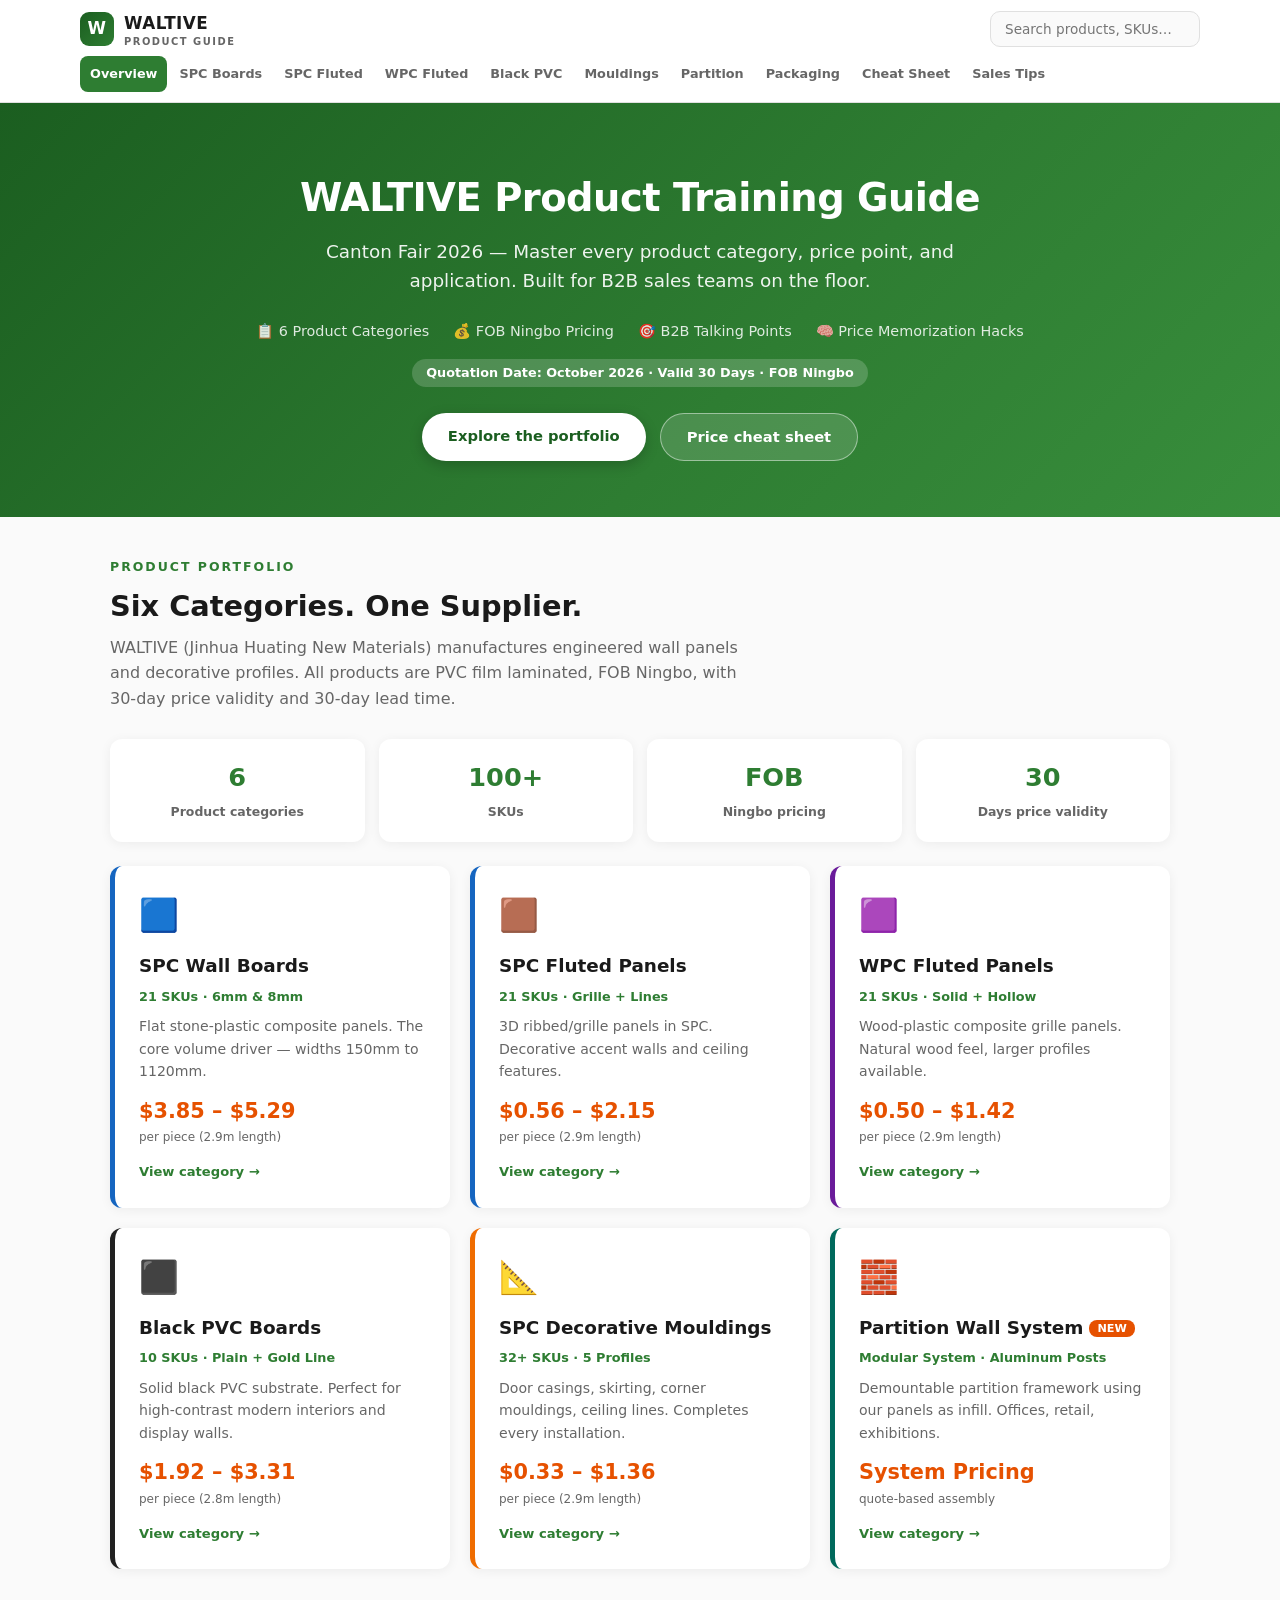
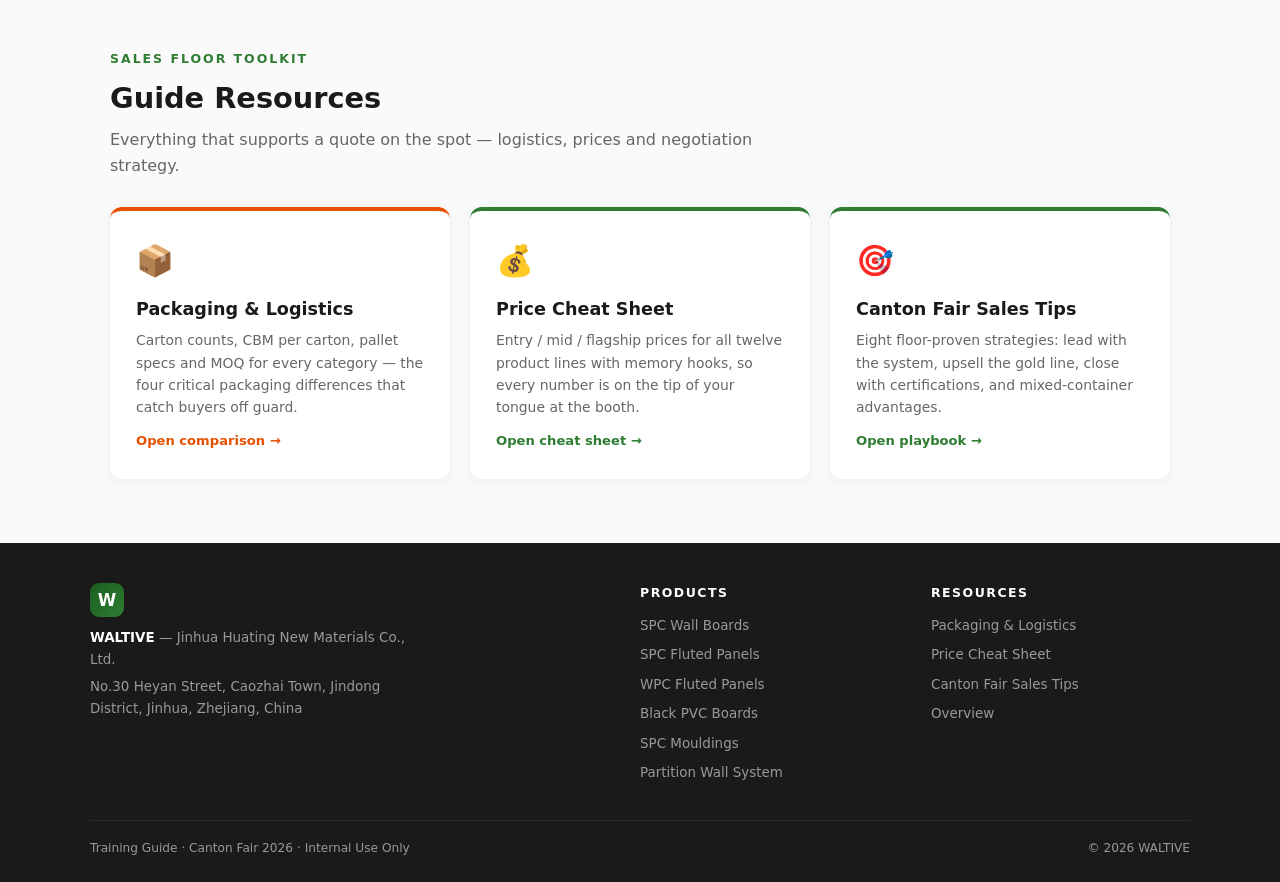
==== index.html @ d400d0d4 "Add files via upload" ====
<!DOCTYPE html>
<html lang="en">
<head>
  <meta charset="UTF-8">
  <meta name="viewport" content="width=device-width, initial-scale=1.0">
  <meta name="description" content="WALTIVE Canton Fair 2026 product training guide — master every category, price point and application: SPC & WPC wall panels, fluted panels, black PVC boards, mouldings and partition systems.">
  <meta name="theme-color" content="#1b5e20">
  <title>WALTIVE — Canton Fair 2026 Product Training Guide</title>
  <link rel="icon" type="image/svg+xml" href="assets/img/favicon.svg">
  <link rel="stylesheet" href="assets/css/styles.css">
</head>
<body data-page="overview">

  <a class="skip-link" href="#main">Skip to main content</a>

  <!-- SITE HEADER -->
  <header class="site-header">
    <div class="header-inner">
      <a class="brand" href="index.html" aria-label="WALTIVE Product Guide — home">
        <span class="brand-mark" aria-hidden="true">W</span>
        <span class="brand-text">WALTIVE<small>Product Guide</small></span>
      </a>
      <nav class="site-nav" id="site-nav" aria-label="Main navigation">
        <a href="index.html" data-nav="overview">Overview</a>
        <a href="spc-wall-boards.html" data-nav="spc-boards">SPC Boards</a>
        <a href="spc-fluted-panels.html" data-nav="spc-fluted">SPC Fluted</a>
        <a href="wpc-fluted-panels.html" data-nav="wpc-fluted">WPC Fluted</a>
        <a href="black-pvc-boards.html" data-nav="black-pvc">Black PVC</a>
        <a href="mouldings.html" data-nav="mouldings">Mouldings</a>
        <a href="partition-wall-system.html" data-nav="partition">Partition</a>
        <a href="packaging.html" data-nav="packaging">Packaging</a>
        <a href="cheat-sheet.html" data-nav="cheatsheet">Cheat Sheet</a>
        <a href="sales-tips.html" data-nav="salestips">Sales Tips</a>
      </nav>
      <div class="header-tools">
        <div class="global-search">
          <input type="search" id="site-search" placeholder="Search products, SKUs…" autocomplete="off" aria-label="Search the product guide">
          <div class="search-results" id="search-results" hidden></div>
        </div>
        <button class="nav-toggle" id="nav-toggle" aria-expanded="false" aria-controls="site-nav" aria-label="Toggle menu">
          <span class="bar"></span><span class="bar"></span><span class="bar"></span>
        </button>
      </div>
    </div>
  </header>

  <!-- HERO -->
  <div class="hero">
    <h1>WALTIVE Product Training Guide</h1>
    <p class="sub">Canton Fair 2026 — Master every product category, price point, and application. Built for B2B sales teams on the floor.</p>
    <div class="meta">
      <span>📋 6 Product Categories</span>
      <span>💰 FOB Ningbo Pricing</span>
      <span>🎯 B2B Talking Points</span>
      <span>🧠 Price Memorization Hacks</span>
    </div>
    <div class="badge">Quotation Date: October 2026 · Valid 30 Days · FOB Ningbo</div>
    <div class="hero-cta">
      <a class="cta-primary" href="#categories">Explore the portfolio</a>
      <a class="cta-ghost" href="cheat-sheet.html">Price cheat sheet</a>
    </div>
  </div>

  <!-- MAIN -->
  <main id="main" class="container">

    <!-- CATEGORY CARDS -->
    <section id="categories">
      <div class="section-head">
        <div class="eyebrow">Product Portfolio</div>
        <h2>Six Categories. One Supplier.</h2>
        <p>WALTIVE (Jinhua Huating New Materials) manufactures engineered wall panels and decorative profiles. All products are PVC film laminated, FOB Ningbo, with 30-day price validity and 30-day lead time.</p>
      </div>

      <div class="stat-strip">
        <div class="stat"><strong>6</strong><span>Product categories</span></div>
        <div class="stat"><strong>100+</strong><span>SKUs</span></div>
        <div class="stat"><strong>FOB</strong><span>Ningbo pricing</span></div>
        <div class="stat"><strong>30</strong><span>Days price validity</span></div>
      </div>

      <div class="cat-grid">
        <a class="cat-card cat-card--spc" href="spc-wall-boards.html">
          <div class="icon">🟦</div>
          <h3>SPC Wall Boards</h3>
          <div class="sku-count">21 SKUs · 6mm &amp; 8mm</div>
          <p>Flat stone-plastic composite panels. The core volume driver — widths 150mm to 1120mm.</p>
          <div class="price-range">$3.85 – $5.29<small>per piece (2.9m length)</small></div>
          <span class="card-cta">View category</span>
        </a>
        <a class="cat-card cat-card--spc" href="spc-fluted-panels.html">
          <div class="icon">🟫</div>
          <h3>SPC Fluted Panels</h3>
          <div class="sku-count">21 SKUs · Grille + Lines</div>
          <p>3D ribbed/grille panels in SPC. Decorative accent walls and ceiling features.</p>
          <div class="price-range">$0.56 – $2.15<small>per piece (2.9m length)</small></div>
          <span class="card-cta">View category</span>
        </a>
        <a class="cat-card cat-card--wpc" href="wpc-fluted-panels.html">
          <div class="icon">🟪</div>
          <h3>WPC Fluted Panels</h3>
          <div class="sku-count">21 SKUs · Solid + Hollow</div>
          <p>Wood-plastic composite grille panels. Natural wood feel, larger profiles available.</p>
          <div class="price-range">$0.50 – $1.42<small>per piece (2.9m length)</small></div>
          <span class="card-cta">View category</span>
        </a>
        <a class="cat-card cat-card--black" href="black-pvc-boards.html">
          <div class="icon">⬛</div>
          <h3>Black PVC Boards</h3>
          <div class="sku-count">10 SKUs · Plain + Gold Line</div>
          <p>Solid black PVC substrate. Perfect for high-contrast modern interiors and display walls.</p>
          <div class="price-range">$1.92 – $3.31<small>per piece (2.8m length)</small></div>
          <span class="card-cta">View category</span>
        </a>
        <a class="cat-card cat-card--mould" href="mouldings.html">
          <div class="icon">📐</div>
          <h3>SPC Decorative Mouldings</h3>
          <div class="sku-count">32+ SKUs · 5 Profiles</div>
          <p>Door casings, skirting, corner mouldings, ceiling lines. Completes every installation.</p>
          <div class="price-range">$0.33 – $1.36<small>per piece (2.9m length)</small></div>
          <span class="card-cta">View category</span>
        </a>
        <a class="cat-card cat-card--partition" href="partition-wall-system.html">
          <div class="icon">🧱</div>
          <h3>Partition Wall System<span class="new-flag">NEW</span></h3>
          <div class="sku-count">Modular System · Aluminum Posts</div>
          <p>Demountable partition framework using our panels as infill. Offices, retail, exhibitions.</p>
          <div class="price-range">System Pricing<small>quote-based assembly</small></div>
          <span class="card-cta">View category</span>
        </a>
      </div>
    </section>

    <!-- GUIDE RESOURCES -->
    <section id="resources">
      <div class="section-head">
        <div class="eyebrow">Sales Floor Toolkit</div>
        <h2>Guide Resources</h2>
        <p>Everything that supports a quote on the spot — logistics, prices and negotiation strategy.</p>
      </div>
      <div class="resource-grid">
        <a class="resource-card" href="packaging.html">
          <div class="res-icon">📦</div>
          <h3>Packaging &amp; Logistics</h3>
          <p>Carton counts, CBM per carton, pallet specs and MOQ for every category — the four critical packaging differences that catch buyers off guard.</p>
          <span class="card-cta">Open comparison</span>
        </a>
        <a class="resource-card resource-card--green" href="cheat-sheet.html">
          <div class="res-icon">💰</div>
          <h3>Price Cheat Sheet</h3>
          <p>Entry / mid / flagship prices for all twelve product lines with memory hooks, so every number is on the tip of your tongue at the booth.</p>
          <span class="card-cta">Open cheat sheet</span>
        </a>
        <a class="resource-card resource-card--green" href="sales-tips.html">
          <div class="res-icon">🎯</div>
          <h3>Canton Fair Sales Tips</h3>
          <p>Eight floor-proven strategies: lead with the system, upsell the gold line, close with certifications, and mixed-container advantages.</p>
          <span class="card-cta">Open playbook</span>
        </a>
      </div>
    </section>
  </main>

  <!-- FOOTER -->
  <footer class="site-footer">
    <div class="footer-grid">
      <div class="footer-brand">
        <span class="brand-mark" aria-hidden="true">W</span>
        <p><strong>WALTIVE</strong> — Jinhua Huating New Materials Co., Ltd.</p>
        <p>No.30 Heyan Street, Caozhai Town, Jindong District, Jinhua, Zhejiang, China</p>
      </div>
      <div class="footer-col">
        <h4>Products</h4>
        <ul>
          <li><a href="spc-wall-boards.html">SPC Wall Boards</a></li>
          <li><a href="spc-fluted-panels.html">SPC Fluted Panels</a></li>
          <li><a href="wpc-fluted-panels.html">WPC Fluted Panels</a></li>
          <li><a href="black-pvc-boards.html">Black PVC Boards</a></li>
          <li><a href="mouldings.html">SPC Mouldings</a></li>
          <li><a href="partition-wall-system.html">Partition Wall System</a></li>
        </ul>
      </div>
      <div class="footer-col">
        <h4>Resources</h4>
        <ul>
          <li><a href="packaging.html">Packaging &amp; Logistics</a></li>
          <li><a href="cheat-sheet.html">Price Cheat Sheet</a></li>
          <li><a href="sales-tips.html">Canton Fair Sales Tips</a></li>
          <li><a href="index.html">Overview</a></li>
        </ul>
      </div>
    </div>
    <div class="footer-bottom">
      <span>Training Guide · Canton Fair 2026 · Internal Use Only</span>
      <span>© <span data-year>2026</span> WALTIVE</span>
    </div>
  </footer>

  <button class="back-to-top" aria-label="Back to top">↑</button>

  <script src="assets/js/search-data.js"></script>
  <script src="assets/js/main.js"></script>
</body>
</html>
---- assets/css/styles.css ----
/* ==========================================================================
   WALTIVE Product Training Guide — Global Stylesheet
   --------------------------------------------------------------------------
   Structure:
   01. Design tokens (CSS variables)
   02. Reset & base
   03. Accessibility helpers
   04. Site header (brand / nav / search / mobile menu)
   05. Global search dropdown
   06. Hero (home) & page hero (category pages)
   07. Breadcrumb & sub-navigation (in-page anchors)
   08. Layout (container / section / section head)
   09. Category cards (home)
   10. Category detail (content pages)
   11. Tables (specs / packaging) + table filter bar
   12. Price flashcards
   13. Applications grid
   14. Talking points
   15. Tips grid
   16. Cheat sheet
   17. Home extras (stat strip / resource cards)
   18. Pagination (prev / next page)
   19. Footer
   20. Back-to-top button
   21. Responsive breakpoints
   22. Print styles
   23. Motion preferences
   ========================================================================== */

/* 01. DESIGN TOKENS ======================================================= */
:root {
  /* Brand palette */
  --green:   #2e7d32;
  --green-d: #1b5e20;
  --green-l: #e8f5e9;
  --orange:  #e65100;
  --orange-l:#fff3e0;

  /* Neutrals */
  --ink:   #1a1a1a;
  --gray:  #666666;
  --line:  #e0e0e0;
  --bg:    #fafafa;
  --card:  #ffffff;

  /* Category colors */
  --spc:       #1565c0;
  --spc-l:     #e3f2fd;
  --wpc:       #6a1b9a;
  --wpc-l:     #f3e5f5;
  --black-pvc: #212121;
  --black-l:   #e0e0e0;
  --mould:     #ef6c00;
  --mould-l:   #fff3e0;
  --partition: #00695c;
  --partition-l:#e0f2f1;

  /* Layout & effects */
  --header-h: 116px; /* two-row header: brand+search / nav (measured) */
  --radius:   12px;
  --shadow-sm: 0 2px 12px rgba(0,0,0,.06);
  --shadow-md: 0 6px 20px rgba(0,0,0,.10);
  --focus-ring: 3px solid #1565c0;
}

/* 02. RESET & BASE ======================================================== */
* { margin: 0; padding: 0; box-sizing: border-box; }

body {
  font-family: 'Segoe UI', system-ui, -apple-system, 'Noto Sans', sans-serif;
  color: var(--ink);
  background: var(--bg);
  line-height: 1.6;
  -webkit-font-smoothing: antialiased;
}

a { color: var(--green); text-decoration: none; }
a:hover { text-decoration: underline; }

img, svg { max-width: 100%; display: block; }

table { border-collapse: collapse; }

/* 03. ACCESSIBILITY ======================================================= */
.skip-link {
  position: absolute;
  left: -9999px;
  top: 0;
  background: var(--green-d);
  color: #fff;
  padding: 10px 18px;
  border-radius: 0 0 8px 0;
  z-index: 999;
}
.skip-link:focus { left: 0; }

:focus-visible { outline: var(--focus-ring); outline-offset: 2px; }

.visually-hidden {
  position: absolute !important;
  width: 1px; height: 1px;
  overflow: hidden;
  clip: rect(0 0 0 0);
  white-space: nowrap;
}

/* 04. SITE HEADER ========================================================= */
.site-header {
  position: sticky;
  top: 0;
  z-index: 200;
  background: var(--card);
  border-bottom: 1px solid var(--line);
}

.header-inner {
  max-width: 1160px;
  margin: 0 auto;
  padding: 10px 20px;
  display: flex;
  flex-wrap: wrap;
  align-items: center;
  gap: 8px 18px;
}

.brand {
  display: flex;
  align-items: center;
  gap: 10px;
  font-weight: 800;
  color: var(--ink);
  font-size: 1.05rem;
  letter-spacing: .5px;
  white-space: nowrap;
}
.brand:hover { text-decoration: none; color: var(--green); }

.brand-mark {
  width: 34px;
  height: 34px;
  border-radius: 9px;
  background: linear-gradient(135deg, var(--green-d), var(--green));
  color: #fff;
  display: flex;
  align-items: center;
  justify-content: center;
  font-size: 1.05rem;
  font-weight: 800;
  flex-shrink: 0;
}

.brand-text small {
  display: block;
  font-size: .62rem;
  font-weight: 600;
  color: var(--gray);
  letter-spacing: 1.5px;
  text-transform: uppercase;
  line-height: 1.1;
}

/* Main navigation (own full-width row — never clipped, wraps if needed) */
.site-nav {
  order: 3;
  width: 100%;
  display: flex;
  flex-wrap: wrap;
  gap: 2px;
  row-gap: 4px;
}

.site-nav a {
  padding: 8px 10px;
  font-size: .8rem;
  font-weight: 600;
  color: var(--gray);
  border-radius: 8px;
  white-space: nowrap;
  transition: color .15s, background .15s;
}
.site-nav a:hover { color: var(--green); background: var(--green-l); text-decoration: none; }
.site-nav a.active {
  color: #fff;
  background: var(--green);
}

/* Header tools (search + burger) — right side of row 1 */
.header-tools {
  display: flex;
  align-items: center;
  gap: 10px;
  flex-shrink: 0;
  margin-left: auto;
}

/* Hamburger (hidden on desktop) */
.nav-toggle {
  display: none;
  flex-direction: column;
  justify-content: center;
  gap: 5px;
  width: 42px;
  height: 42px;
  padding: 10px;
  background: none;
  border: 1px solid var(--line);
  border-radius: 10px;
  cursor: pointer;
}
.nav-toggle .bar {
  height: 2.5px;
  width: 100%;
  background: var(--ink);
  border-radius: 2px;
  transition: transform .25s, opacity .2s;
}
.nav-toggle[aria-expanded="true"] .bar:nth-child(1) { transform: translateY(7.5px) rotate(45deg); }
.nav-toggle[aria-expanded="true"] .bar:nth-child(2) { opacity: 0; }
.nav-toggle[aria-expanded="true"] .bar:nth-child(3) { transform: translateY(-7.5px) rotate(-45deg); }

/* 05. GLOBAL SEARCH ======================================================= */
.global-search { position: relative; width: 210px; }

.global-search input[type="search"] {
  width: 100%;
  padding: 9px 14px;
  font-size: .85rem;
  font-family: inherit;
  color: var(--ink);
  background: var(--bg);
  border: 1px solid var(--line);
  border-radius: 10px;
  transition: border-color .2s, box-shadow .2s;
}
.global-search input[type="search"]:focus {
  outline: none;
  border-color: var(--green);
  box-shadow: 0 0 0 3px rgba(46,125,50,.15);
}

.search-results {
  position: absolute;
  top: calc(100% + 8px);
  right: 0;
  width: min(430px, 90vw);
  max-height: 60vh;
  overflow-y: auto;
  background: #fff;
  border: 1px solid var(--line);
  border-radius: 12px;
  box-shadow: var(--shadow-md);
  z-index: 300;
}
.search-results[hidden] { display: none; }

.search-result {
  display: block;
  padding: 10px 16px;
  border-bottom: 1px solid #f0f0f0;
  color: var(--ink);
  cursor: pointer;
}
.search-result:last-child { border-bottom: none; }
.search-result:hover, .search-result.selected {
  background: var(--green-l);
  text-decoration: none;
}
.search-result .sr-title { font-size: .88rem; font-weight: 700; }
.search-result .sr-title mark { background: #fff59d; padding: 0 2px; border-radius: 3px; }
.search-result .sr-meta {
  font-size: .74rem;
  color: var(--gray);
  display: flex;
  gap: 8px;
  flex-wrap: wrap;
  margin-top: 2px;
}
.search-result .sr-cat {
  color: var(--green);
  font-weight: 700;
}
.search-result .sr-price { color: var(--orange); font-weight: 600; }
.search-empty, .search-hint {
  padding: 12px 16px;
  font-size: .8rem;
  color: var(--gray);
}

/* 06. HERO ================================================================= */
/* Full hero — home page only */
.hero {
  background: linear-gradient(135deg, var(--green-d) 0%, var(--green) 60%, #388e3c 100%);
  color: #fff;
  padding: 64px 20px 56px;
  text-align: center;
}
.hero h1 { font-size: 2.4rem; font-weight: 800; letter-spacing: -.5px; margin-bottom: 8px; }
.hero .sub { font-size: 1.15rem; opacity: .92; max-width: 700px; margin: 0 auto 24px; }
.hero .meta {
  display: flex;
  gap: 24px;
  justify-content: center;
  flex-wrap: wrap;
  font-size: .9rem;
  opacity: .85;
}
.hero .meta span { display: flex; align-items: center; gap: 6px; }
.hero .badge {
  display: inline-block;
  background: rgba(255,255,255,.18);
  padding: 4px 14px;
  border-radius: 20px;
  font-size: .8rem;
  font-weight: 600;
  margin-top: 16px;
}
.hero .hero-cta {
  margin-top: 26px;
  display: flex;
  gap: 14px;
  justify-content: center;
  flex-wrap: wrap;
}
.hero .hero-cta a {
  display: inline-block;
  padding: 11px 26px;
  border-radius: 26px;
  font-weight: 700;
  font-size: .92rem;
  transition: transform .15s, box-shadow .15s, background .15s;
}
.hero .hero-cta a:hover { text-decoration: none; transform: translateY(-2px); }
.hero .hero-cta .cta-primary { background: #fff; color: var(--green-d); box-shadow: 0 4px 14px rgba(0,0,0,.2); }
.hero .hero-cta .cta-primary:hover { background: var(--green-l); }
.hero .hero-cta .cta-ghost {
  background: rgba(255,255,255,.14);
  color: #fff;
  border: 1px solid rgba(255,255,255,.45);
}
.hero .hero-cta .cta-ghost:hover { background: rgba(255,255,255,.24); }

/* Page hero — every content page */
.page-hero {
  color: #fff;
  padding: 36px 20px 34px;
}
.page-hero .container { max-width: 1100px; }
.page-hero .ph-icon {
  width: 54px;
  height: 54px;
  border-radius: 14px;
  background: rgba(255,255,255,.2);
  display: flex;
  align-items: center;
  justify-content: center;
  font-size: 1.6rem;
  margin-bottom: 12px;
}
.page-hero h1 { font-size: 1.9rem; font-weight: 800; letter-spacing: -.3px; }
.page-hero .ph-sub { font-size: 1rem; opacity: .92; max-width: 640px; margin-top: 6px; }
.page-hero .ph-tag {
  display: inline-block;
  background: rgba(255,255,255,.2);
  padding: 3px 12px;
  border-radius: 14px;
  font-size: .74rem;
  font-weight: 700;
  letter-spacing: .5px;
  text-transform: uppercase;
  margin-bottom: 10px;
}

/* Page hero color variants */
.page-hero--spc       { background: linear-gradient(135deg, #0d47a1, #1976d2); }
.page-hero--wpc       { background: linear-gradient(135deg, #4a148c, #7b1fa2); }
.page-hero--black     { background: linear-gradient(135deg, #000, #424242); }
.page-hero--mould     { background: linear-gradient(135deg, #bf360c, #ef6c00); }
.page-hero--partition { background: linear-gradient(135deg, #004d40, #00796b); }
.page-hero--green     { background: linear-gradient(135deg, var(--green-d), var(--green)); }
.page-hero--orange    { background: linear-gradient(135deg, #bf360c, #e65100); }
.page-hero--ink       { background: linear-gradient(135deg, #111, #37474f); }

/* 07. BREADCRUMB & SUBNAV ================================================== */
.breadcrumb {
  display: flex;
  gap: 6px;
  align-items: center;
  font-size: .78rem;
  color: var(--gray);
  margin: 18px 0 4px;
  flex-wrap: wrap;
}
.breadcrumb a { color: var(--gray); font-weight: 600; }
.breadcrumb a:hover { color: var(--green); }
.breadcrumb .sep { opacity: .5; }
.breadcrumb .current { color: var(--ink); font-weight: 700; }

.subnav {
  position: sticky;
  top: var(--header-h);
  z-index: 100;
  background: var(--card);
  border-bottom: 1px solid var(--line);
}
.subnav .container {
  max-width: 1100px;
  padding: 0 20px;
  display: flex;
  gap: 2px;
  overflow-x: auto;
  scrollbar-width: none;
}
.subnav .container::-webkit-scrollbar { display: none; }
.subnav a {
  padding: 10px 12px;
  font-size: .78rem;
  font-weight: 600;
  color: var(--gray);
  border-bottom: 3px solid transparent;
  white-space: nowrap;
  transition: color .15s, border-color .15s;
}
.subnav a:hover { color: var(--green); text-decoration: none; }
.subnav a.active { color: var(--green); border-bottom-color: var(--green); }

/* 08. LAYOUT =============================================================== */
.container { max-width: 1100px; margin: 0 auto; padding: 0 20px; }

main.container { padding-top: 0; padding-bottom: 24px; }

section { padding: 40px 0; }

.section-head { margin-bottom: 28px; }
.section-head .eyebrow {
  font-size: .78rem;
  font-weight: 700;
  letter-spacing: 2px;
  text-transform: uppercase;
  color: var(--green);
  margin-bottom: 6px;
}
.section-head h2 { font-size: 1.8rem; font-weight: 800; }
.section-head p { color: var(--gray); margin-top: 6px; max-width: 650px; }

/* 09. CATEGORY CARDS (HOME) ================================================ */
.cat-grid {
  display: grid;
  grid-template-columns: repeat(auto-fit, minmax(300px, 1fr));
  gap: 20px;
  margin-top: 24px;
}

.cat-card {
  display: block;
  background: var(--card);
  border-radius: var(--radius);
  padding: 24px;
  box-shadow: var(--shadow-sm);
  border-left: 5px solid var(--green);
  color: var(--ink);
  transition: transform .2s, box-shadow .2s;
}
.cat-card:hover {
  transform: translateY(-3px);
  box-shadow: var(--shadow-md);
  text-decoration: none;
}
.cat-card .icon { font-size: 2rem; margin-bottom: 10px; }
.cat-card h3 { font-size: 1.15rem; font-weight: 700; margin-bottom: 6px; }
.cat-card .sku-count { font-size: .8rem; color: var(--green); font-weight: 600; margin-bottom: 8px; }
.cat-card p { font-size: .88rem; color: var(--gray); margin-bottom: 12px; }
.cat-card .price-range { font-size: 1.3rem; font-weight: 800; color: var(--orange); }
.cat-card .price-range small {
  font-size: .75rem;
  font-weight: 400;
  color: var(--gray);
  display: block;
}
.cat-card .card-cta {
  display: inline-block;
  margin-top: 14px;
  font-size: .82rem;
  font-weight: 700;
  color: var(--green);
}
.cat-card .card-cta::after { content: " →"; transition: margin-left .15s; }
.cat-card:hover .card-cta::after { margin-left: 5px; }

/* Card accent variants */
.cat-card--spc       { border-left-color: var(--spc); }
.cat-card--wpc       { border-left-color: var(--wpc); }
.cat-card--black     { border-left-color: var(--black-pvc); }
.cat-card--mould     { border-left-color: var(--mould); }
.cat-card--partition { border-left-color: var(--partition); }

.cat-card .new-flag {
  font-size: .7rem;
  background: var(--orange);
  color: #fff;
  padding: 2px 8px;
  border-radius: 8px;
  margin-left: 6px;
  vertical-align: middle;
}

/* 10. CATEGORY DETAIL (CONTENT PAGES) ====================================== */
.cat-detail {
  background: var(--card);
  border-radius: 16px;
  padding: 36px;
  margin: 26px 0 32px;
  box-shadow: 0 2px 16px rgba(0,0,0,.05);
}

.cat-detail .cat-header {
  display: flex;
  align-items: center;
  gap: 16px;
  margin-bottom: 24px;
  padding-bottom: 20px;
  border-bottom: 2px solid var(--line);
}
.cat-detail .cat-icon {
  width: 56px;
  height: 56px;
  border-radius: 14px;
  display: flex;
  align-items: center;
  justify-content: center;
  font-size: 1.6rem;
  color: #fff;
  flex-shrink: 0;
}
.cat-detail h2 { font-size: 1.5rem; font-weight: 800; }
.cat-detail h1 { font-size: 1.5rem; font-weight: 800; }

.cat-tag {
  font-size: .78rem;
  font-weight: 600;
  padding: 3px 10px;
  border-radius: 12px;
  margin-left: 8px;
  white-space: nowrap;
}

/* Icon & tag color variants */
.cat-icon--spc       { background: var(--spc); }
.cat-icon--wpc       { background: var(--wpc); }
.cat-icon--black     { background: var(--black-pvc); }
.cat-icon--mould     { background: var(--mould); }
.cat-icon--partition { background: var(--partition); }
.cat-icon--green     { background: var(--green); }
.cat-icon--orange    { background: var(--orange); }

.cat-tag--spc       { background: var(--spc-l); color: var(--spc); }
.cat-tag--wpc       { background: var(--wpc-l); color: var(--wpc); }
.cat-tag--black     { background: var(--black-l); color: var(--black-pvc); }
.cat-tag--mould     { background: var(--mould-l); color: var(--mould); }
.cat-tag--partition { background: var(--partition-l); color: var(--partition); }
.cat-tag--green     { background: var(--green-l); color: var(--green); }

.cat-intro { font-size: .98rem; }

/* In-page section headings (replaces old inline styles) */
.cat-detail h4 {
  margin: 28px 0 10px;
  font-size: 1.02rem;
  font-weight: 700;
  display: flex;
  align-items: center;
  gap: 10px;
}
.cat-detail h4::before {
  content: "";
  width: 4px;
  height: 16px;
  background: var(--green);
  border-radius: 2px;
  flex-shrink: 0;
}
/* Keep anchored headings clear of the sticky bars */
.cat-detail h4, .cat-intro { scroll-margin-top: calc(var(--header-h) + 64px); }

/* 11. TABLES ================================================================ */
.spec-table { width: 100%; border-collapse: collapse; margin: 16px 0; font-size: .88rem; }
.spec-table th {
  background: var(--green-l);
  color: var(--green-d);
  text-align: left;
  padding: 10px 12px;
  font-weight: 700;
  font-size: .8rem;
  text-transform: uppercase;
  letter-spacing: .5px;
}
.spec-table td { padding: 10px 12px; border-bottom: 1px solid var(--line); }
.spec-table tr:hover td { background: #f9f9f9; }
.spec-table .highlight { font-weight: 700; color: var(--orange); }
.spec-table td.row-hidden, .pack-table td.row-hidden { display: none; }

/* Packaging tables */
.pack-table { width: 100%; border-collapse: collapse; margin: 12px 0; font-size: .85rem; }
.pack-table th {
  background: var(--orange-l);
  color: var(--orange);
  text-align: left;
  padding: 8px 10px;
  font-weight: 700;
  font-size: .75rem;
  text-transform: uppercase;
  letter-spacing: .5px;
}
.pack-table td { padding: 8px 10px; border-bottom: 1px solid #f0f0f0; }
.pack-table tr:hover td { background: #fffaf0; }

.pack-note {
  background: var(--green-l);
  border-left: 4px solid var(--green);
  padding: 12px 16px;
  border-radius: 0 8px 8px 0;
  margin: 12px 0;
  font-size: .85rem;
  color: var(--green-d);
}
.pack-note strong { color: var(--green-d); }

/* Table filter bar (injected by main.js) */
.table-filter {
  display: flex;
  align-items: center;
  gap: 10px;
  margin: 4px 0 14px;
  flex-wrap: wrap;
}
.table-filter label { font-size: .8rem; font-weight: 700; color: var(--gray); }
.table-filter input[type="search"] {
  flex: 1;
  min-width: 180px;
  max-width: 340px;
  padding: 8px 12px;
  font-size: .84rem;
  font-family: inherit;
  border: 1px solid var(--line);
  border-radius: 8px;
  background: var(--bg);
}
.table-filter input[type="search"]:focus {
  outline: none;
  border-color: var(--green);
  box-shadow: 0 0 0 3px rgba(46,125,50,.12);
}
.table-filter .filter-count { font-size: .76rem; color: var(--gray); }
.table-filter .filter-clear {
  border: none;
  background: var(--green-l);
  color: var(--green-d);
  font-size: .76rem;
  font-weight: 700;
  padding: 6px 12px;
  border-radius: 16px;
  cursor: pointer;
}
.table-filter .filter-clear:hover { background: var(--green); color: #fff; }

/* 12. PRICE FLASHCARDS ======================================================= */
.price-grid {
  display: grid;
  grid-template-columns: repeat(auto-fit, minmax(200px, 1fr));
  gap: 14px;
  margin: 16px 0;
}
.price-card {
  background: linear-gradient(135deg, #fff8e1, #fff3e0);
  border: 2px solid #ffe0b2;
  border-radius: var(--radius);
  padding: 18px;
  text-align: center;
  position: relative;
  overflow: hidden;
}
.price-card .label {
  font-size: .75rem;
  font-weight: 700;
  text-transform: uppercase;
  letter-spacing: 1px;
  color: var(--orange);
  margin-bottom: 6px;
}
.price-card .value { font-size: 1.6rem; font-weight: 800; color: var(--ink); }
.price-card .unit { font-size: .75rem; color: var(--gray); }
.price-card .hack {
  font-size: .78rem;
  color: var(--green-d);
  background: var(--green-l);
  padding: 6px 10px;
  border-radius: 8px;
  margin-top: 10px;
  font-weight: 500;
}

/* 13. APPLICATIONS GRID ======================================================= */
.app-grid {
  display: grid;
  grid-template-columns: repeat(auto-fit, minmax(160px, 1fr));
  gap: 12px;
  margin: 16px 0;
}
.app-item {
  background: var(--green-l);
  border-radius: 10px;
  padding: 14px;
  text-align: center;
  font-size: .85rem;
  font-weight: 600;
  color: var(--green-d);
}
.app-item .emoji { font-size: 1.4rem; display: block; margin-bottom: 4px; }

/* 14. TALKING POINTS ========================================================== */
.talk-list { list-style: none; margin: 16px 0; }
.talk-list li {
  padding: 10px 0 10px 28px;
  position: relative;
  font-size: .9rem;
  border-bottom: 1px solid #f0f0f0;
}
.talk-list li::before {
  content: "✓";
  position: absolute;
  left: 0;
  color: var(--green);
  font-weight: 800;
  font-size: 1rem;
}
.talk-list li strong { color: var(--ink); }

/* 15. TIPS GRID ================================================================ */
.tips-grid {
  display: grid;
  grid-template-columns: repeat(auto-fit, minmax(280px, 1fr));
  gap: 16px;
}
.tip-card {
  background: var(--card);
  border-radius: var(--radius);
  padding: 22px;
  box-shadow: 0 2px 10px rgba(0,0,0,.05);
}
.tip-card .num {
  width: 36px;
  height: 36px;
  background: var(--green);
  color: #fff;
  border-radius: 50%;
  display: flex;
  align-items: center;
  justify-content: center;
  font-weight: 800;
  font-size: 1rem;
  margin-bottom: 12px;
}
.tip-card .num--orange { background: var(--orange); }
.tip-card h3 { font-size: 1rem; font-weight: 700; margin-bottom: 8px; }
.tip-card p { font-size: .85rem; color: var(--gray); }

/* 16. CHEAT SHEET =============================================================== */
.cheat {
  background: var(--ink);
  color: #fff;
  border-radius: 16px;
  padding: 32px;
  margin: 26px 0 32px;
}
.cheat h2 { color: #fff; font-size: 1.3rem; margin-bottom: 16px; }
.cheat table { width: 100%; border-collapse: collapse; font-size: .85rem; }
.cheat th {
  color: #a5d6a7;
  text-align: left;
  padding: 8px 10px;
  border-bottom: 1px solid #333;
  font-size: .75rem;
  text-transform: uppercase;
  letter-spacing: 1px;
}
.cheat td { padding: 8px 10px; border-bottom: 1px solid #2a2a2a; }
.cheat td.price { color: #ffb74d; font-weight: 700; }
.cheat .memo { color: #81c784; font-size: .78rem; font-style: italic; }
.cheat .cheat-note { margin-top: 16px; font-size: .78rem; color: #888; }
.cheat .cheat-links { margin-top: 20px; display: flex; flex-wrap: wrap; gap: 10px; }
.cheat .cheat-links a {
  font-size: .78rem;
  font-weight: 700;
  color: #a5d6a7;
  background: #2a2a2a;
  padding: 7px 14px;
  border-radius: 18px;
}
.cheat .cheat-links a:hover { background: var(--green); color: #fff; text-decoration: none; }

/* 17. HOME EXTRAS ================================================================ */
.stat-strip {
  display: grid;
  grid-template-columns: repeat(auto-fit, minmax(150px, 1fr));
  gap: 14px;
  margin: 28px 0 8px;
}
.stat {
  background: var(--card);
  border-radius: var(--radius);
  box-shadow: var(--shadow-sm);
  padding: 18px;
  text-align: center;
}
.stat strong { display: block; font-size: 1.6rem; font-weight: 800; color: var(--green); }
.stat span { font-size: .78rem; color: var(--gray); font-weight: 600; }

.resource-grid {
  display: grid;
  grid-template-columns: repeat(auto-fit, minmax(260px, 1fr));
  gap: 20px;
  margin-top: 24px;
}
.resource-card {
  display: block;
  background: var(--card);
  border-radius: var(--radius);
  box-shadow: var(--shadow-sm);
  padding: 26px;
  color: var(--ink);
  border-top: 4px solid var(--orange);
  transition: transform .2s, box-shadow .2s;
}
.resource-card:hover { transform: translateY(-3px); box-shadow: var(--shadow-md); text-decoration: none; }
.resource-card .res-icon { font-size: 1.9rem; margin-bottom: 10px; }
.resource-card h3 { font-size: 1.1rem; font-weight: 700; margin-bottom: 6px; }
.resource-card p { font-size: .87rem; color: var(--gray); }
.resource-card .card-cta {
  display: inline-block;
  margin-top: 12px;
  font-size: .82rem;
  font-weight: 700;
  color: var(--orange);
}
.resource-card .card-cta::after { content: " →"; }
.resource-card--green { border-top-color: var(--green); }
.resource-card--green .card-cta { color: var(--green); }

/* 18. PAGINATION ================================================================== */
.pagination {
  display: flex;
  justify-content: space-between;
  gap: 14px;
  margin: 8px 0 30px;
}
.pagination a {
  flex: 1;
  max-width: 340px;
  background: var(--card);
  border: 1px solid var(--line);
  border-radius: var(--radius);
  padding: 14px 18px;
  color: var(--ink);
  transition: border-color .2s, box-shadow .2s;
}
.pagination a:hover { text-decoration: none; border-color: var(--green); box-shadow: var(--shadow-sm); }
.pagination a .pg-label {
  display: block;
  font-size: .7rem;
  font-weight: 700;
  text-transform: uppercase;
  letter-spacing: 1px;
  color: var(--gray);
  margin-bottom: 2px;
}
.pagination a .pg-title { font-size: .95rem; font-weight: 700; color: var(--green); }
.pagination a.next { text-align: right; }
.pagination .pg-spacer { flex: 1; }

/* 19. FOOTER ======================================================================= */
.site-footer {
  background: var(--ink);
  color: #999;
  padding: 40px 20px 24px;
  font-size: .84rem;
}
.footer-grid {
  max-width: 1100px;
  margin: 0 auto;
  display: grid;
  grid-template-columns: 2fr 1fr 1fr;
  gap: 32px;
}
.footer-grid strong { color: #fff; }
.footer-brand .brand-mark { margin-bottom: 10px; }
.footer-brand p { margin-top: 6px; max-width: 340px; }
.footer-col h4 {
  color: #fff;
  font-size: .78rem;
  text-transform: uppercase;
  letter-spacing: 1.5px;
  margin-bottom: 12px;
}
.footer-col ul { list-style: none; }
.footer-col li { margin-bottom: 8px; }
.footer-col a { color: #999; }
.footer-col a:hover { color: #a5d6a7; }
.footer-bottom {
  max-width: 1100px;
  margin: 28px auto 0;
  padding-top: 18px;
  border-top: 1px solid #2a2a2a;
  display: flex;
  justify-content: space-between;
  gap: 12px;
  flex-wrap: wrap;
  font-size: .76rem;
}

/* 20. BACK-TO-TOP ===================================================================== */
.back-to-top {
  position: fixed;
  right: 22px;
  bottom: 22px;
  width: 44px;
  height: 44px;
  border-radius: 50%;
  border: none;
  background: var(--green);
  color: #fff;
  font-size: 1.15rem;
  cursor: pointer;
  box-shadow: var(--shadow-md);
  opacity: 0;
  visibility: hidden;
  transform: translateY(10px);
  transition: opacity .25s, transform .25s, visibility .25s;
  z-index: 150;
}
.back-to-top.visible { opacity: 1; visibility: visible; transform: translateY(0); }
.back-to-top:hover { background: var(--green-d); }

/* Search-hidden helper (kept for table row filtering) */
.row-hidden { display: none !important; }

/* 21. RESPONSIVE ====================================================================== */
/* Narrow desktops: the nav row wraps to two item lines (container < 975px),
   so the header is taller — keep --header-h in sync for sticky offsets. */
@media (max-width: 1023px) {
  :root { --header-h: 148px; }
}

@media (max-width: 899px) {
  :root { --header-h: 106px; }

  .header-inner {
    flex-wrap: wrap;
    padding-top: 10px;
    padding-bottom: 10px;
    gap: 10px;
  }
  .brand { flex: 1; }
  .header-tools { order: 3; width: 100%; }
  .global-search { width: 100%; }

  .nav-toggle { display: flex; order: 2; }

  .site-nav {
    position: absolute;
    top: 100%;
    left: 0;
    right: 0;
    flex-direction: column;
    gap: 4px;
    background: #fff;
    border-bottom: 1px solid var(--line);
    box-shadow: 0 12px 24px rgba(0,0,0,.08);
    padding: 10px 16px 14px;
    overflow: visible;
    display: none;
    max-height: calc(100vh - var(--header-h));
    overflow-y: auto;
  }
  .site-nav.open { display: flex; }
  .site-nav a { padding: 12px 14px; font-size: .92rem; border-radius: 10px; }

  .search-results { width: 100%; }

  /* Subnav not sticky on mobile — saves vertical space */
  .subnav { position: static; }
}

@media (max-width: 768px) {
  .hero { padding: 48px 18px 42px; }
  .hero h1 { font-size: 1.7rem; }
  .page-hero { padding: 28px 18px 26px; }
  .page-hero h1 { font-size: 1.45rem; }
  .cat-detail { padding: 20px; }
  .cat-detail .cat-header { gap: 12px; }
  .spec-table, .pack-table { font-size: .78rem; }
  .spec-table th, .spec-table td { padding: 8px 8px; }
  .price-grid { grid-template-columns: 1fr 1fr; }
  .cheat { padding: 18px; }
  .cheat table { font-size: .74rem; }
  .footer-grid { grid-template-columns: 1fr; gap: 24px; }
  .pagination { flex-direction: column; }
  .pagination a { max-width: none; }
  .pagination a.next { text-align: left; }
}

@media (max-width: 480px) {
  .price-grid { grid-template-columns: 1fr; }
  .hero .meta { gap: 12px; font-size: .8rem; }
}

/* 22. PRINT ============================================================================ */
@media print {
  .site-header, .subnav, .search-results, .back-to-top,
  .pagination, .table-filter, .hero .hero-cta, .footer-col, .footer-bottom { display: none !important; }
  body { background: #fff; }
  .cat-detail, .tip-card, .price-card { box-shadow: none; border: 1px solid #ddd; }
  .cat-card { border: 1px solid #ddd; }
  .cat-card:hover { transform: none; }
  .page-hero { background: #333 !important; -webkit-print-color-adjust: exact; print-color-adjust: exact; }
  a::after { content: ""; }
  .cheat { background: #333 !important; -webkit-print-color-adjust: exact; print-color-adjust: exact; }
}

/* 23. MOTION PREFERENCES ================================================================ */
@media (prefers-reduced-motion: reduce) {
  *, *::before, *::after {
    animation-duration: .01ms !important;
    transition-duration: .01ms !important;
    scroll-behavior: auto !important;
  }
}
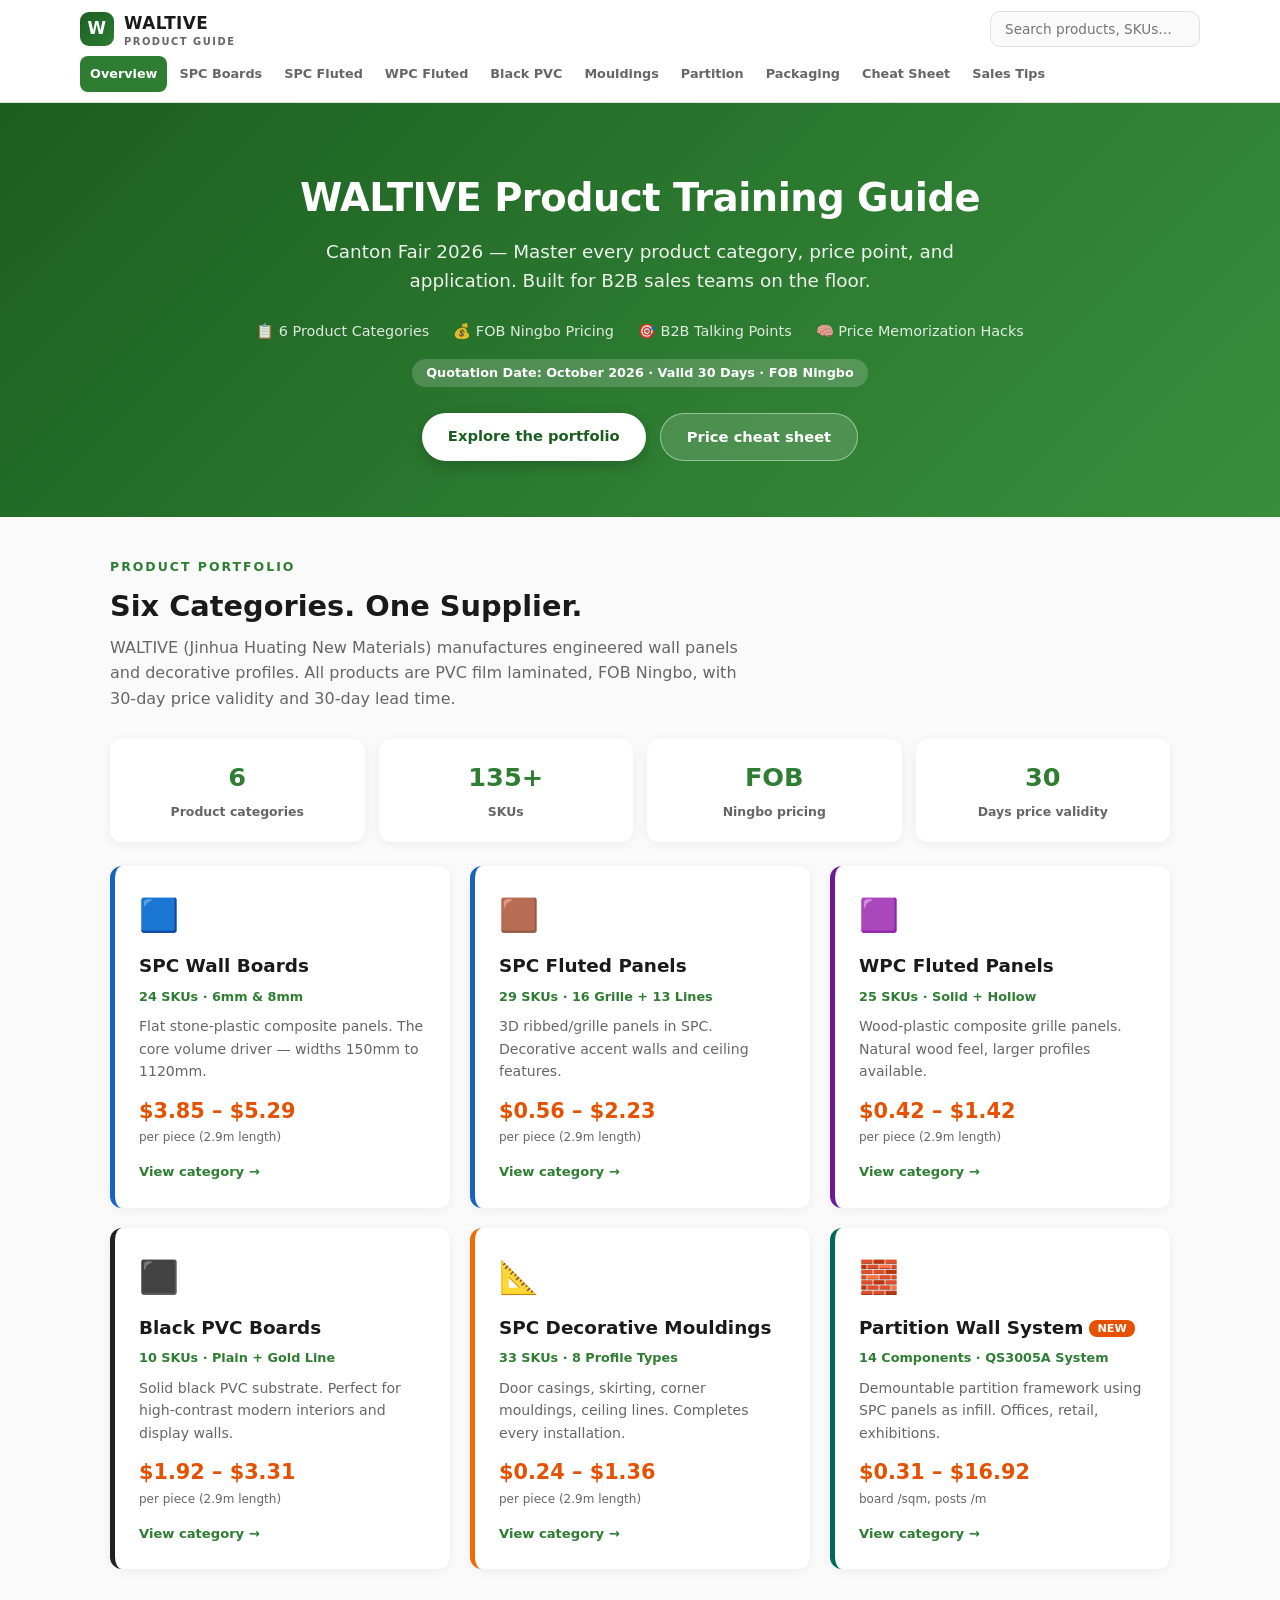
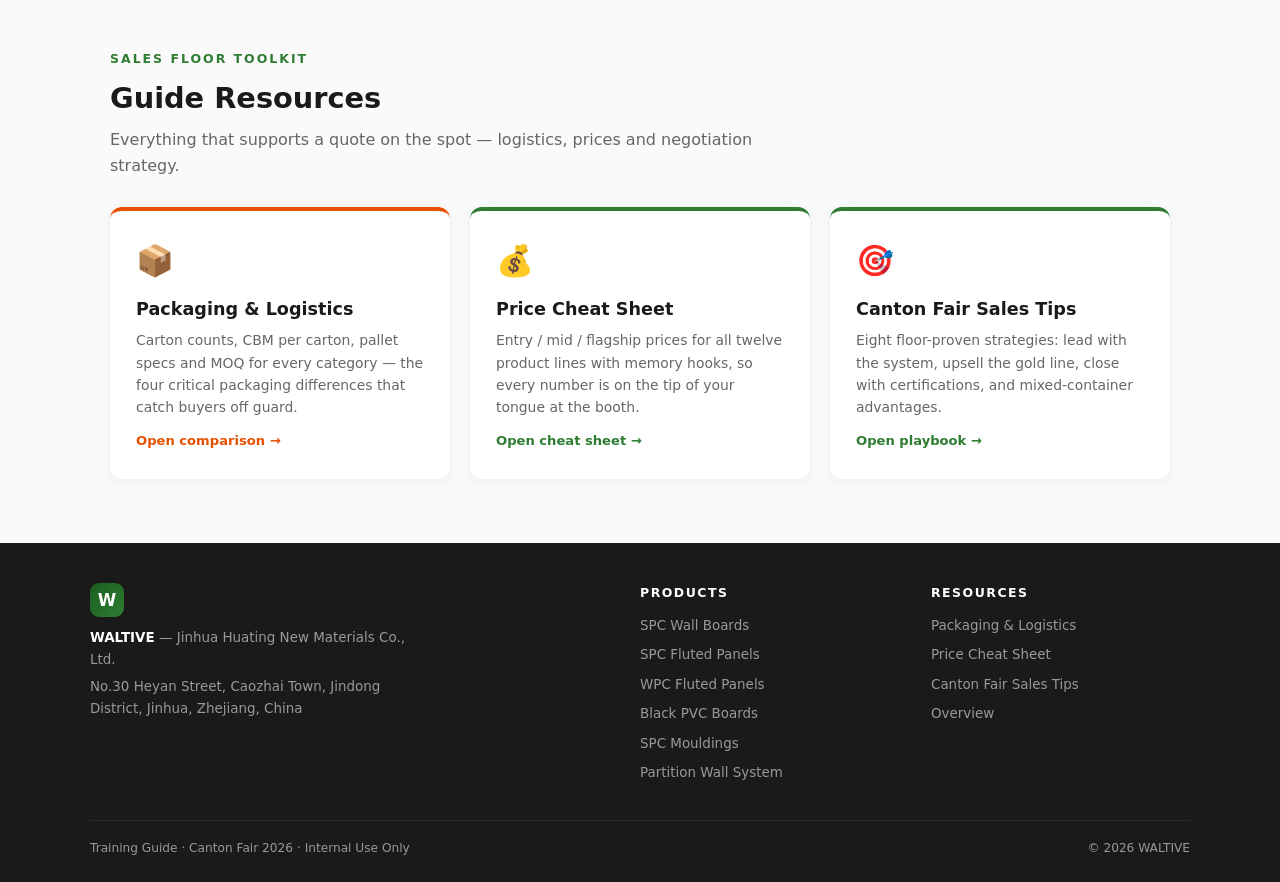
==== commit 1465a9b1: "Add files via upload" ====
--- a/index.html
+++ b/index.html
@@ -1,204 +1,204 @@
-<!DOCTYPE html>
-<html lang="en">
-<head>
-  <meta charset="UTF-8">
-  <meta name="viewport" content="width=device-width, initial-scale=1.0">
-  <meta name="description" content="WALTIVE Canton Fair 2026 product training guide — master every category, price point and application: SPC & WPC wall panels, fluted panels, black PVC boards, mouldings and partition systems.">
-  <meta name="theme-color" content="#1b5e20">
-  <title>WALTIVE — Canton Fair 2026 Product Training Guide</title>
-  <link rel="icon" type="image/svg+xml" href="assets/img/favicon.svg">
-  <link rel="stylesheet" href="assets/css/styles.css">
-</head>
-<body data-page="overview">
-
-  <a class="skip-link" href="#main">Skip to main content</a>
-
-  <!-- SITE HEADER -->
-  <header class="site-header">
-    <div class="header-inner">
-      <a class="brand" href="index.html" aria-label="WALTIVE Product Guide — home">
-        <span class="brand-mark" aria-hidden="true">W</span>
-        <span class="brand-text">WALTIVE<small>Product Guide</small></span>
-      </a>
-      <nav class="site-nav" id="site-nav" aria-label="Main navigation">
-        <a href="index.html" data-nav="overview">Overview</a>
-        <a href="spc-wall-boards.html" data-nav="spc-boards">SPC Boards</a>
-        <a href="spc-fluted-panels.html" data-nav="spc-fluted">SPC Fluted</a>
-        <a href="wpc-fluted-panels.html" data-nav="wpc-fluted">WPC Fluted</a>
-        <a href="black-pvc-boards.html" data-nav="black-pvc">Black PVC</a>
-        <a href="mouldings.html" data-nav="mouldings">Mouldings</a>
-        <a href="partition-wall-system.html" data-nav="partition">Partition</a>
-        <a href="packaging.html" data-nav="packaging">Packaging</a>
-        <a href="cheat-sheet.html" data-nav="cheatsheet">Cheat Sheet</a>
-        <a href="sales-tips.html" data-nav="salestips">Sales Tips</a>
-      </nav>
-      <div class="header-tools">
-        <div class="global-search">
-          <input type="search" id="site-search" placeholder="Search products, SKUs…" autocomplete="off" aria-label="Search the product guide">
-          <div class="search-results" id="search-results" hidden></div>
-        </div>
-        <button class="nav-toggle" id="nav-toggle" aria-expanded="false" aria-controls="site-nav" aria-label="Toggle menu">
-          <span class="bar"></span><span class="bar"></span><span class="bar"></span>
-        </button>
-      </div>
-    </div>
-  </header>
-
-  <!-- HERO -->
-  <div class="hero">
-    <h1>WALTIVE Product Training Guide</h1>
-    <p class="sub">Canton Fair 2026 — Master every product category, price point, and application. Built for B2B sales teams on the floor.</p>
-    <div class="meta">
-      <span>📋 6 Product Categories</span>
-      <span>💰 FOB Ningbo Pricing</span>
-      <span>🎯 B2B Talking Points</span>
-      <span>🧠 Price Memorization Hacks</span>
-    </div>
-    <div class="badge">Quotation Date: October 2026 · Valid 30 Days · FOB Ningbo</div>
-    <div class="hero-cta">
-      <a class="cta-primary" href="#categories">Explore the portfolio</a>
-      <a class="cta-ghost" href="cheat-sheet.html">Price cheat sheet</a>
-    </div>
-  </div>
-
-  <!-- MAIN -->
-  <main id="main" class="container">
-
-    <!-- CATEGORY CARDS -->
-    <section id="categories">
-      <div class="section-head">
-        <div class="eyebrow">Product Portfolio</div>
-        <h2>Six Categories. One Supplier.</h2>
-        <p>WALTIVE (Jinhua Huating New Materials) manufactures engineered wall panels and decorative profiles. All products are PVC film laminated, FOB Ningbo, with 30-day price validity and 30-day lead time.</p>
-      </div>
-
-      <div class="stat-strip">
-        <div class="stat"><strong>6</strong><span>Product categories</span></div>
-        <div class="stat"><strong>100+</strong><span>SKUs</span></div>
-        <div class="stat"><strong>FOB</strong><span>Ningbo pricing</span></div>
-        <div class="stat"><strong>30</strong><span>Days price validity</span></div>
-      </div>
-
-      <div class="cat-grid">
-        <a class="cat-card cat-card--spc" href="spc-wall-boards.html">
-          <div class="icon">🟦</div>
-          <h3>SPC Wall Boards</h3>
-          <div class="sku-count">21 SKUs · 6mm &amp; 8mm</div>
-          <p>Flat stone-plastic composite panels. The core volume driver — widths 150mm to 1120mm.</p>
-          <div class="price-range">$3.85 – $5.29<small>per piece (2.9m length)</small></div>
-          <span class="card-cta">View category</span>
-        </a>
-        <a class="cat-card cat-card--spc" href="spc-fluted-panels.html">
-          <div class="icon">🟫</div>
-          <h3>SPC Fluted Panels</h3>
-          <div class="sku-count">21 SKUs · Grille + Lines</div>
-          <p>3D ribbed/grille panels in SPC. Decorative accent walls and ceiling features.</p>
-          <div class="price-range">$0.56 – $2.15<small>per piece (2.9m length)</small></div>
-          <span class="card-cta">View category</span>
-        </a>
-        <a class="cat-card cat-card--wpc" href="wpc-fluted-panels.html">
-          <div class="icon">🟪</div>
-          <h3>WPC Fluted Panels</h3>
-          <div class="sku-count">21 SKUs · Solid + Hollow</div>
-          <p>Wood-plastic composite grille panels. Natural wood feel, larger profiles available.</p>
-          <div class="price-range">$0.50 – $1.42<small>per piece (2.9m length)</small></div>
-          <span class="card-cta">View category</span>
-        </a>
-        <a class="cat-card cat-card--black" href="black-pvc-boards.html">
-          <div class="icon">⬛</div>
-          <h3>Black PVC Boards</h3>
-          <div class="sku-count">10 SKUs · Plain + Gold Line</div>
-          <p>Solid black PVC substrate. Perfect for high-contrast modern interiors and display walls.</p>
-          <div class="price-range">$1.92 – $3.31<small>per piece (2.8m length)</small></div>
-          <span class="card-cta">View category</span>
-        </a>
-        <a class="cat-card cat-card--mould" href="mouldings.html">
-          <div class="icon">📐</div>
-          <h3>SPC Decorative Mouldings</h3>
-          <div class="sku-count">32+ SKUs · 5 Profiles</div>
-          <p>Door casings, skirting, corner mouldings, ceiling lines. Completes every installation.</p>
-          <div class="price-range">$0.33 – $1.36<small>per piece (2.9m length)</small></div>
-          <span class="card-cta">View category</span>
-        </a>
-        <a class="cat-card cat-card--partition" href="partition-wall-system.html">
-          <div class="icon">🧱</div>
-          <h3>Partition Wall System<span class="new-flag">NEW</span></h3>
-          <div class="sku-count">Modular System · Aluminum Posts</div>
-          <p>Demountable partition framework using our panels as infill. Offices, retail, exhibitions.</p>
-          <div class="price-range">System Pricing<small>quote-based assembly</small></div>
-          <span class="card-cta">View category</span>
-        </a>
-      </div>
-    </section>
-
-    <!-- GUIDE RESOURCES -->
-    <section id="resources">
-      <div class="section-head">
-        <div class="eyebrow">Sales Floor Toolkit</div>
-        <h2>Guide Resources</h2>
-        <p>Everything that supports a quote on the spot — logistics, prices and negotiation strategy.</p>
-      </div>
-      <div class="resource-grid">
-        <a class="resource-card" href="packaging.html">
-          <div class="res-icon">📦</div>
-          <h3>Packaging &amp; Logistics</h3>
-          <p>Carton counts, CBM per carton, pallet specs and MOQ for every category — the four critical packaging differences that catch buyers off guard.</p>
-          <span class="card-cta">Open comparison</span>
-        </a>
-        <a class="resource-card resource-card--green" href="cheat-sheet.html">
-          <div class="res-icon">💰</div>
-          <h3>Price Cheat Sheet</h3>
-          <p>Entry / mid / flagship prices for all twelve product lines with memory hooks, so every number is on the tip of your tongue at the booth.</p>
-          <span class="card-cta">Open cheat sheet</span>
-        </a>
-        <a class="resource-card resource-card--green" href="sales-tips.html">
-          <div class="res-icon">🎯</div>
-          <h3>Canton Fair Sales Tips</h3>
-          <p>Eight floor-proven strategies: lead with the system, upsell the gold line, close with certifications, and mixed-container advantages.</p>
-          <span class="card-cta">Open playbook</span>
-        </a>
-      </div>
-    </section>
-  </main>
-
-  <!-- FOOTER -->
-  <footer class="site-footer">
-    <div class="footer-grid">
-      <div class="footer-brand">
-        <span class="brand-mark" aria-hidden="true">W</span>
-        <p><strong>WALTIVE</strong> — Jinhua Huating New Materials Co., Ltd.</p>
-        <p>No.30 Heyan Street, Caozhai Town, Jindong District, Jinhua, Zhejiang, China</p>
-      </div>
-      <div class="footer-col">
-        <h4>Products</h4>
-        <ul>
-          <li><a href="spc-wall-boards.html">SPC Wall Boards</a></li>
-          <li><a href="spc-fluted-panels.html">SPC Fluted Panels</a></li>
-          <li><a href="wpc-fluted-panels.html">WPC Fluted Panels</a></li>
-          <li><a href="black-pvc-boards.html">Black PVC Boards</a></li>
-          <li><a href="mouldings.html">SPC Mouldings</a></li>
-          <li><a href="partition-wall-system.html">Partition Wall System</a></li>
-        </ul>
-      </div>
-      <div class="footer-col">
-        <h4>Resources</h4>
-        <ul>
-          <li><a href="packaging.html">Packaging &amp; Logistics</a></li>
-          <li><a href="cheat-sheet.html">Price Cheat Sheet</a></li>
-          <li><a href="sales-tips.html">Canton Fair Sales Tips</a></li>
-          <li><a href="index.html">Overview</a></li>
-        </ul>
-      </div>
-    </div>
-    <div class="footer-bottom">
-      <span>Training Guide · Canton Fair 2026 · Internal Use Only</span>
-      <span>© <span data-year>2026</span> WALTIVE</span>
-    </div>
-  </footer>
-
-  <button class="back-to-top" aria-label="Back to top">↑</button>
-
-  <script src="assets/js/search-data.js"></script>
-  <script src="assets/js/main.js"></script>
-</body>
-</html>
+<!DOCTYPE html>
+<html lang="en">
+<head>
+  <meta charset="UTF-8">
+  <meta name="viewport" content="width=device-width, initial-scale=1.0">
+  <meta name="description" content="WALTIVE Canton Fair 2026 product training guide — master every category, price point and application: SPC & WPC wall panels, fluted panels, black PVC boards, mouldings and partition systems.">
+  <meta name="theme-color" content="#1b5e20">
+  <title>WALTIVE — Canton Fair 2026 Product Training Guide</title>
+  <link rel="icon" type="image/svg+xml" href="assets/img/favicon.svg">
+  <link rel="stylesheet" href="assets/css/styles.css">
+</head>
+<body data-page="overview">
+
+  <a class="skip-link" href="#main">Skip to main content</a>
+
+  <!-- SITE HEADER -->
+  <header class="site-header">
+    <div class="header-inner">
+      <a class="brand" href="index.html" aria-label="WALTIVE Product Guide — home">
+        <span class="brand-mark" aria-hidden="true">W</span>
+        <span class="brand-text">WALTIVE<small>Product Guide</small></span>
+      </a>
+      <nav class="site-nav" id="site-nav" aria-label="Main navigation">
+        <a href="index.html" data-nav="overview">Overview</a>
+        <a href="spc-wall-boards.html" data-nav="spc-boards">SPC Boards</a>
+        <a href="spc-fluted-panels.html" data-nav="spc-fluted">SPC Fluted</a>
+        <a href="wpc-fluted-panels.html" data-nav="wpc-fluted">WPC Fluted</a>
+        <a href="black-pvc-boards.html" data-nav="black-pvc">Black PVC</a>
+        <a href="mouldings.html" data-nav="mouldings">Mouldings</a>
+        <a href="partition-wall-system.html" data-nav="partition">Partition</a>
+        <a href="packaging.html" data-nav="packaging">Packaging</a>
+        <a href="cheat-sheet.html" data-nav="cheatsheet">Cheat Sheet</a>
+        <a href="sales-tips.html" data-nav="salestips">Sales Tips</a>
+      </nav>
+      <div class="header-tools">
+        <div class="global-search">
+          <input type="search" id="site-search" placeholder="Search products, SKUs…" autocomplete="off" aria-label="Search the product guide">
+          <div class="search-results" id="search-results" hidden></div>
+        </div>
+        <button class="nav-toggle" id="nav-toggle" aria-expanded="false" aria-controls="site-nav" aria-label="Toggle menu">
+          <span class="bar"></span><span class="bar"></span><span class="bar"></span>
+        </button>
+      </div>
+    </div>
+  </header>
+
+  <!-- HERO -->
+  <div class="hero">
+    <h1>WALTIVE Product Training Guide</h1>
+    <p class="sub">Canton Fair 2026 — Master every product category, price point, and application. Built for B2B sales teams on the floor.</p>
+    <div class="meta">
+      <span>📋 6 Product Categories</span>
+      <span>💰 FOB Ningbo Pricing</span>
+      <span>🎯 B2B Talking Points</span>
+      <span>🧠 Price Memorization Hacks</span>
+    </div>
+    <div class="badge">Quotation Date: October 2026 · Valid 30 Days · FOB Ningbo</div>
+    <div class="hero-cta">
+      <a class="cta-primary" href="#categories">Explore the portfolio</a>
+      <a class="cta-ghost" href="cheat-sheet.html">Price cheat sheet</a>
+    </div>
+  </div>
+
+  <!-- MAIN -->
+  <main id="main" class="container">
+
+    <!-- CATEGORY CARDS -->
+    <section id="categories">
+      <div class="section-head">
+        <div class="eyebrow">Product Portfolio</div>
+        <h2>Six Categories. One Supplier.</h2>
+        <p>WALTIVE (Jinhua Huating New Materials) manufactures engineered wall panels and decorative profiles. All products are PVC film laminated, FOB Ningbo, with 30-day price validity and 30-day lead time.</p>
+      </div>
+
+      <div class="stat-strip">
+        <div class="stat"><strong>6</strong><span>Product categories</span></div>
+        <div class="stat"><strong>135+</strong><span>SKUs</span></div>
+        <div class="stat"><strong>FOB</strong><span>Ningbo pricing</span></div>
+        <div class="stat"><strong>30</strong><span>Days price validity</span></div>
+      </div>
+
+      <div class="cat-grid">
+        <a class="cat-card cat-card--spc" href="spc-wall-boards.html">
+          <div class="icon">🟦</div>
+          <h3>SPC Wall Boards</h3>
+          <div class="sku-count">24 SKUs · 6mm &amp; 8mm</div>
+          <p>Flat stone-plastic composite panels. The core volume driver — widths 150mm to 1120mm.</p>
+          <div class="price-range">$3.85 – $5.29<small>per piece (2.9m length)</small></div>
+          <span class="card-cta">View category</span>
+        </a>
+        <a class="cat-card cat-card--spc" href="spc-fluted-panels.html">
+          <div class="icon">🟫</div>
+          <h3>SPC Fluted Panels</h3>
+          <div class="sku-count">29 SKUs · 16 Grille + 13 Lines</div>
+          <p>3D ribbed/grille panels in SPC. Decorative accent walls and ceiling features.</p>
+          <div class="price-range">$0.56 – $2.23<small>per piece (2.9m length)</small></div>
+          <span class="card-cta">View category</span>
+        </a>
+        <a class="cat-card cat-card--wpc" href="wpc-fluted-panels.html">
+          <div class="icon">🟪</div>
+          <h3>WPC Fluted Panels</h3>
+          <div class="sku-count">25 SKUs · Solid + Hollow</div>
+          <p>Wood-plastic composite grille panels. Natural wood feel, larger profiles available.</p>
+          <div class="price-range">$0.42 – $1.42<small>per piece (2.9m length)</small></div>
+          <span class="card-cta">View category</span>
+        </a>
+        <a class="cat-card cat-card--black" href="black-pvc-boards.html">
+          <div class="icon">⬛</div>
+          <h3>Black PVC Boards</h3>
+          <div class="sku-count">10 SKUs · Plain + Gold Line</div>
+          <p>Solid black PVC substrate. Perfect for high-contrast modern interiors and display walls.</p>
+          <div class="price-range">$1.92 – $3.31<small>per piece (2.9m length)</small></div>
+          <span class="card-cta">View category</span>
+        </a>
+        <a class="cat-card cat-card--mould" href="mouldings.html">
+          <div class="icon">📐</div>
+          <h3>SPC Decorative Mouldings</h3>
+          <div class="sku-count">33 SKUs · 8 Profile Types</div>
+          <p>Door casings, skirting, corner mouldings, ceiling lines. Completes every installation.</p>
+          <div class="price-range">$0.24 – $1.36<small>per piece (2.9m length)</small></div>
+          <span class="card-cta">View category</span>
+        </a>
+        <a class="cat-card cat-card--partition" href="partition-wall-system.html">
+          <div class="icon">🧱</div>
+          <h3>Partition Wall System<span class="new-flag">NEW</span></h3>
+          <div class="sku-count">14 Components · QS3005A System</div>
+          <p>Demountable partition framework using SPC panels as infill. Offices, retail, exhibitions.</p>
+          <div class="price-range">$0.31 – $16.92<small>board /sqm, posts /m</small></div>
+          <span class="card-cta">View category</span>
+        </a>
+      </div>
+    </section>
+
+    <!-- GUIDE RESOURCES -->
+    <section id="resources">
+      <div class="section-head">
+        <div class="eyebrow">Sales Floor Toolkit</div>
+        <h2>Guide Resources</h2>
+        <p>Everything that supports a quote on the spot — logistics, prices and negotiation strategy.</p>
+      </div>
+      <div class="resource-grid">
+        <a class="resource-card" href="packaging.html">
+          <div class="res-icon">📦</div>
+          <h3>Packaging &amp; Logistics</h3>
+          <p>Carton counts, CBM per carton, pallet specs and MOQ for every category — the four critical packaging differences that catch buyers off guard.</p>
+          <span class="card-cta">Open comparison</span>
+        </a>
+        <a class="resource-card resource-card--green" href="cheat-sheet.html">
+          <div class="res-icon">💰</div>
+          <h3>Price Cheat Sheet</h3>
+          <p>Entry / mid / flagship prices for all twelve product lines with memory hooks, so every number is on the tip of your tongue at the booth.</p>
+          <span class="card-cta">Open cheat sheet</span>
+        </a>
+        <a class="resource-card resource-card--green" href="sales-tips.html">
+          <div class="res-icon">🎯</div>
+          <h3>Canton Fair Sales Tips</h3>
+          <p>Eight floor-proven strategies: lead with the system, upsell the gold line, close with certifications, and mixed-container advantages.</p>
+          <span class="card-cta">Open playbook</span>
+        </a>
+      </div>
+    </section>
+  </main>
+
+  <!-- FOOTER -->
+  <footer class="site-footer">
+    <div class="footer-grid">
+      <div class="footer-brand">
+        <span class="brand-mark" aria-hidden="true">W</span>
+        <p><strong>WALTIVE</strong> — Jinhua Huating New Materials Co., Ltd.</p>
+        <p>No.30 Heyan Street, Caozhai Town, Jindong District, Jinhua, Zhejiang, China</p>
+      </div>
+      <div class="footer-col">
+        <h4>Products</h4>
+        <ul>
+          <li><a href="spc-wall-boards.html">SPC Wall Boards</a></li>
+          <li><a href="spc-fluted-panels.html">SPC Fluted Panels</a></li>
+          <li><a href="wpc-fluted-panels.html">WPC Fluted Panels</a></li>
+          <li><a href="black-pvc-boards.html">Black PVC Boards</a></li>
+          <li><a href="mouldings.html">SPC Mouldings</a></li>
+          <li><a href="partition-wall-system.html">Partition Wall System</a></li>
+        </ul>
+      </div>
+      <div class="footer-col">
+        <h4>Resources</h4>
+        <ul>
+          <li><a href="packaging.html">Packaging &amp; Logistics</a></li>
+          <li><a href="cheat-sheet.html">Price Cheat Sheet</a></li>
+          <li><a href="sales-tips.html">Canton Fair Sales Tips</a></li>
+          <li><a href="index.html">Overview</a></li>
+        </ul>
+      </div>
+    </div>
+    <div class="footer-bottom">
+      <span>Training Guide · Canton Fair 2026 · Internal Use Only</span>
+      <span>© <span data-year>2026</span> WALTIVE</span>
+    </div>
+  </footer>
+
+  <button class="back-to-top" aria-label="Back to top">↑</button>
+
+  <script src="assets/js/search-data.js"></script>
+  <script src="assets/js/main.js"></script>
+</body>
+</html>
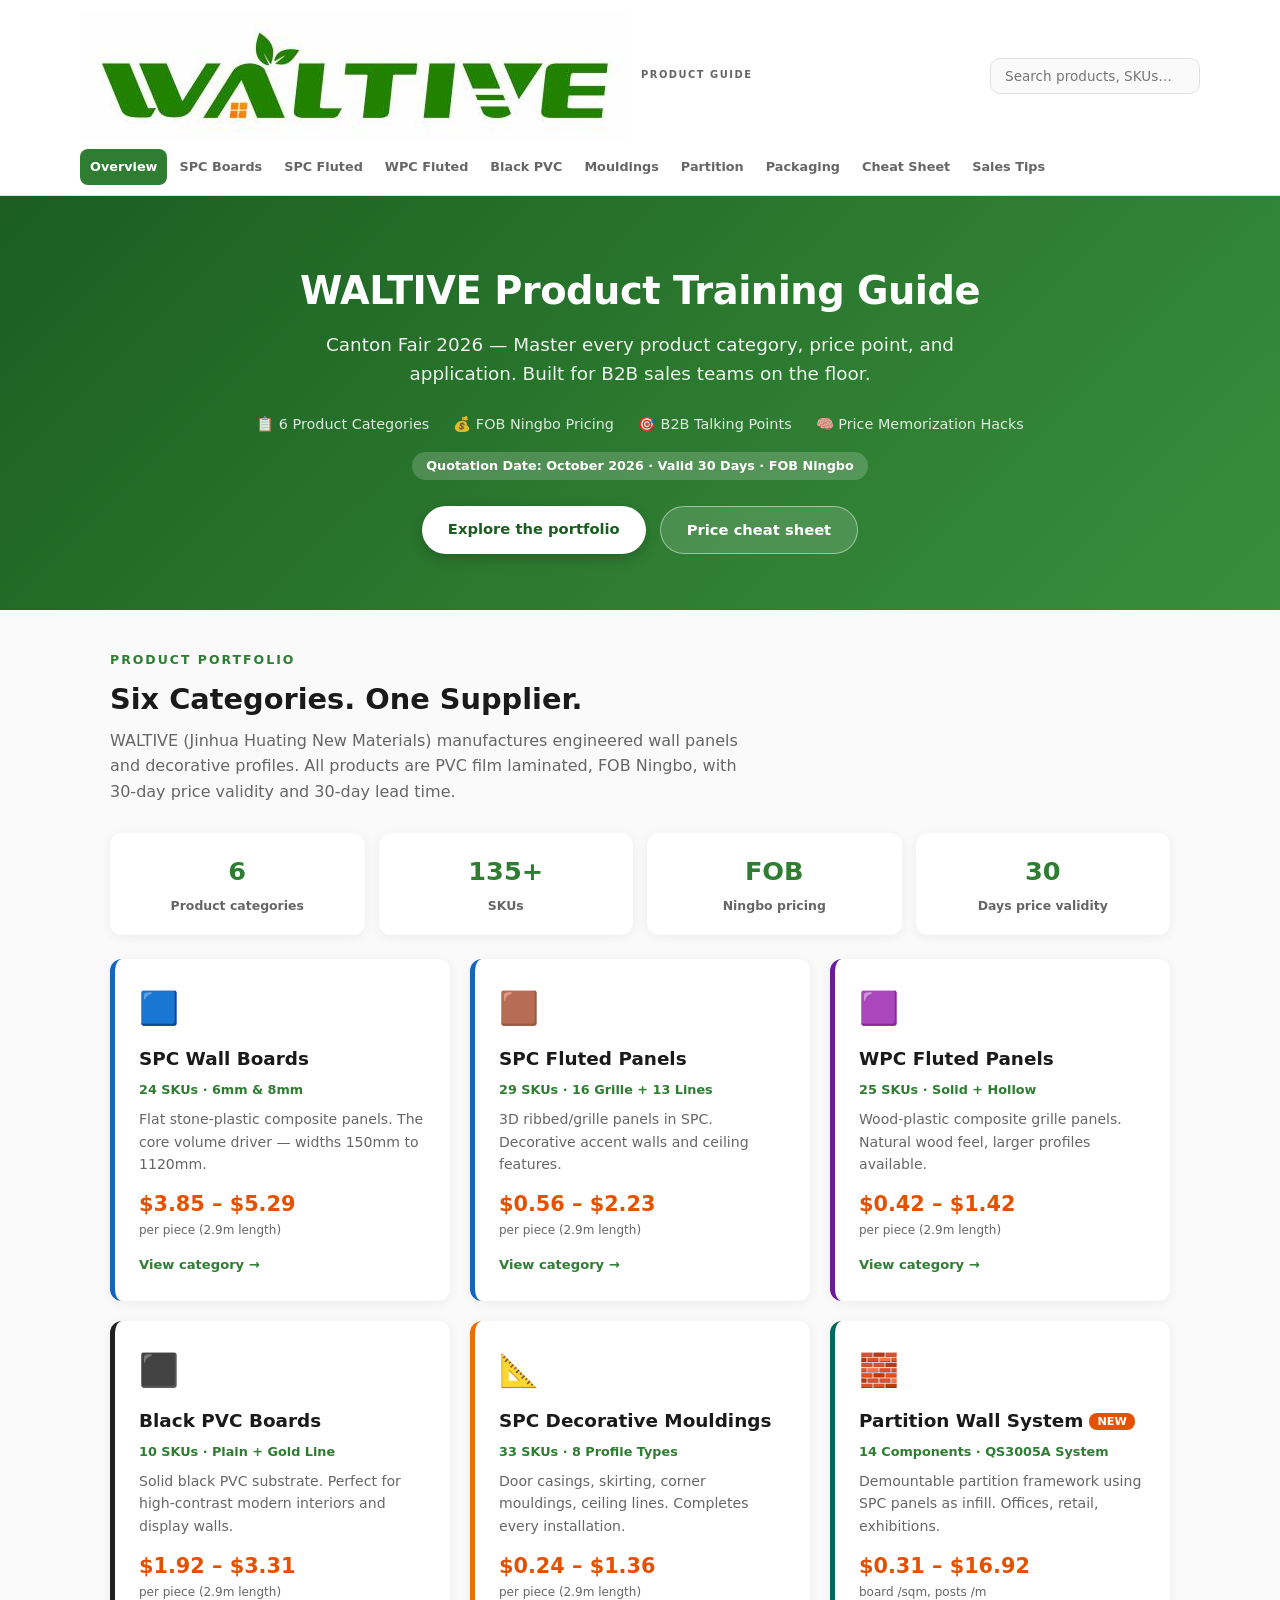
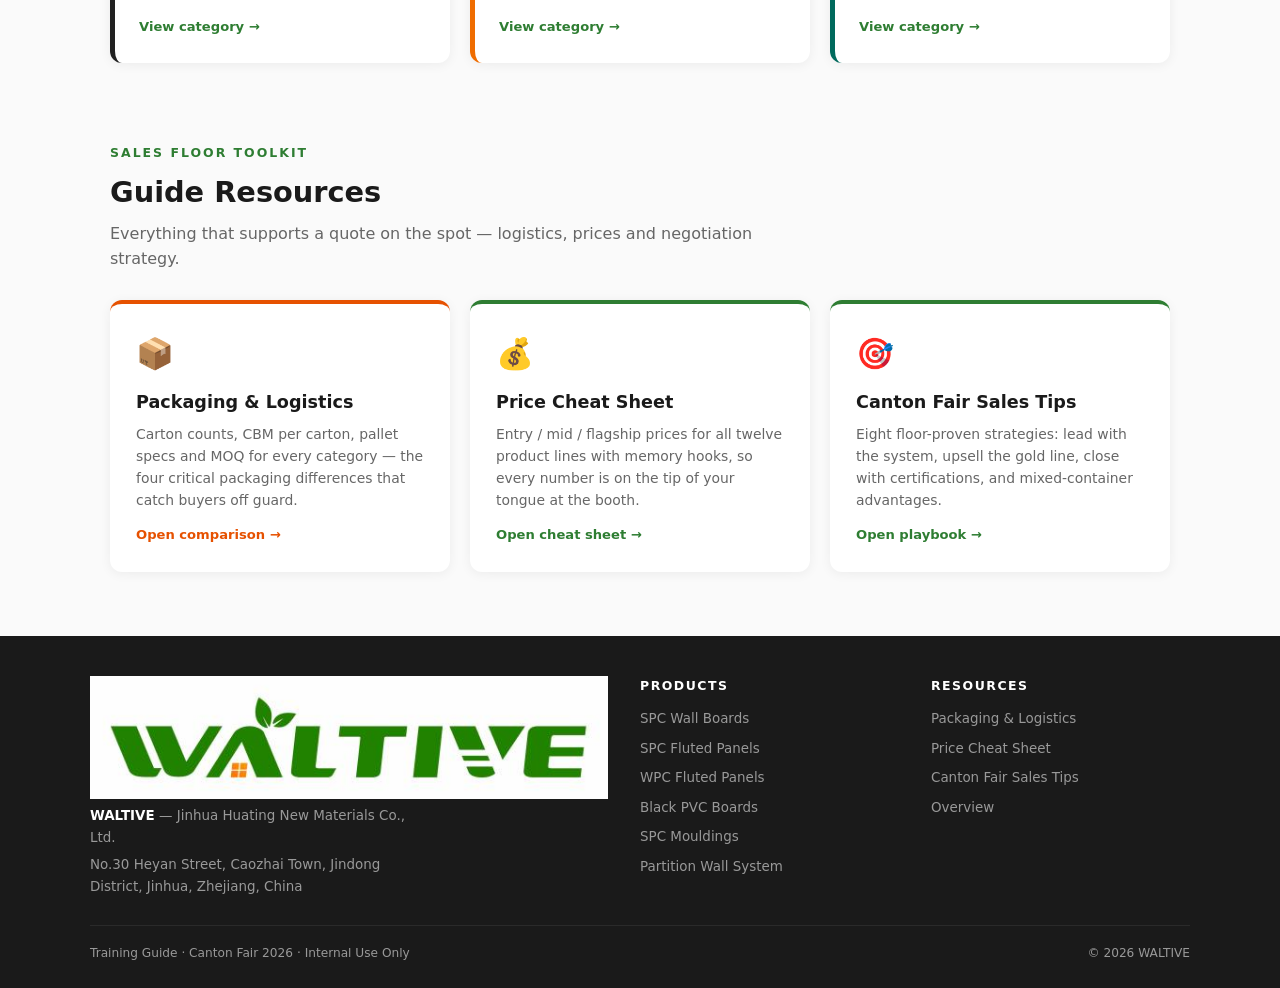
==== commit 55119f32: "Add files via upload Update logo to official Waltive brand + fix partition page" ====
--- a/index.html
+++ b/index.html
@@ -17,8 +17,8 @@
   <header class="site-header">
     <div class="header-inner">
       <a class="brand" href="index.html" aria-label="WALTIVE Product Guide — home">
-        <span class="brand-mark" aria-hidden="true">W</span>
-        <span class="brand-text">WALTIVE<small>Product Guide</small></span>
+        <img src="assets/img/waltive-logo.png" alt="WALTIVE" class="brand-logo">
+        <span class="brand-text"><small>Product Guide</small></span>
       </a>
       <nav class="site-nav" id="site-nav" aria-label="Main navigation">
         <a href="index.html" data-nav="overview">Overview</a>
@@ -165,7 +165,7 @@
   <footer class="site-footer">
     <div class="footer-grid">
       <div class="footer-brand">
-        <span class="brand-mark" aria-hidden="true">W</span>
+        <img src="assets/img/waltive-logo.png" alt="WALTIVE" class="brand-logo">
         <p><strong>WALTIVE</strong> — Jinhua Huating New Materials Co., Ltd.</p>
         <p>No.30 Heyan Street, Caozhai Town, Jindong District, Jinhua, Zhejiang, China</p>
       </div>
--- a/assets/css/styles.css
+++ b/assets/css/styles.css
@@ -1,1035 +1,1035 @@
-/* ==========================================================================
-   WALTIVE Product Training Guide — Global Stylesheet
-   --------------------------------------------------------------------------
-   Structure:
-   01. Design tokens (CSS variables)
-   02. Reset & base
-   03. Accessibility helpers
-   04. Site header (brand / nav / search / mobile menu)
-   05. Global search dropdown
-   06. Hero (home) & page hero (category pages)
-   07. Breadcrumb & sub-navigation (in-page anchors)
-   08. Layout (container / section / section head)
-   09. Category cards (home)
-   10. Category detail (content pages)
-   11. Tables (specs / packaging) + table filter bar
-   12. Price flashcards
-   13. Applications grid
-   14. Talking points
-   15. Tips grid
-   16. Cheat sheet
-   17. Home extras (stat strip / resource cards)
-   18. Pagination (prev / next page)
-   19. Footer
-   20. Back-to-top button
-   21. Responsive breakpoints
-   22. Print styles
-   23. Motion preferences
-   ========================================================================== */
-
-/* 01. DESIGN TOKENS ======================================================= */
-:root {
-  /* Brand palette */
-  --green:   #2e7d32;
-  --green-d: #1b5e20;
-  --green-l: #e8f5e9;
-  --orange:  #e65100;
-  --orange-l:#fff3e0;
-
-  /* Neutrals */
-  --ink:   #1a1a1a;
-  --gray:  #666666;
-  --line:  #e0e0e0;
-  --bg:    #fafafa;
-  --card:  #ffffff;
-
-  /* Category colors */
-  --spc:       #1565c0;
-  --spc-l:     #e3f2fd;
-  --wpc:       #6a1b9a;
-  --wpc-l:     #f3e5f5;
-  --black-pvc: #212121;
-  --black-l:   #e0e0e0;
-  --mould:     #ef6c00;
-  --mould-l:   #fff3e0;
-  --partition: #00695c;
-  --partition-l:#e0f2f1;
-
-  /* Layout & effects */
-  --header-h: 116px; /* two-row header: brand+search / nav (measured) */
-  --radius:   12px;
-  --shadow-sm: 0 2px 12px rgba(0,0,0,.06);
-  --shadow-md: 0 6px 20px rgba(0,0,0,.10);
-  --focus-ring: 3px solid #1565c0;
-}
-
-/* 02. RESET & BASE ======================================================== */
-* { margin: 0; padding: 0; box-sizing: border-box; }
-
-body {
-  font-family: 'Segoe UI', system-ui, -apple-system, 'Noto Sans', sans-serif;
-  color: var(--ink);
-  background: var(--bg);
-  line-height: 1.6;
-  -webkit-font-smoothing: antialiased;
-}
-
-a { color: var(--green); text-decoration: none; }
-a:hover { text-decoration: underline; }
-
-img, svg { max-width: 100%; display: block; }
-
-table { border-collapse: collapse; }
-
-/* 03. ACCESSIBILITY ======================================================= */
-.skip-link {
-  position: absolute;
-  left: -9999px;
-  top: 0;
-  background: var(--green-d);
-  color: #fff;
-  padding: 10px 18px;
-  border-radius: 0 0 8px 0;
-  z-index: 999;
-}
-.skip-link:focus { left: 0; }
-
-:focus-visible { outline: var(--focus-ring); outline-offset: 2px; }
-
-.visually-hidden {
-  position: absolute !important;
-  width: 1px; height: 1px;
-  overflow: hidden;
-  clip: rect(0 0 0 0);
-  white-space: nowrap;
-}
-
-/* 04. SITE HEADER ========================================================= */
-.site-header {
-  position: sticky;
-  top: 0;
-  z-index: 200;
-  background: var(--card);
-  border-bottom: 1px solid var(--line);
-}
-
-.header-inner {
-  max-width: 1160px;
-  margin: 0 auto;
-  padding: 10px 20px;
-  display: flex;
-  flex-wrap: wrap;
-  align-items: center;
-  gap: 8px 18px;
-}
-
-.brand {
-  display: flex;
-  align-items: center;
-  gap: 10px;
-  font-weight: 800;
-  color: var(--ink);
-  font-size: 1.05rem;
-  letter-spacing: .5px;
-  white-space: nowrap;
-}
-.brand:hover { text-decoration: none; color: var(--green); }
-
-.brand-mark {
-  width: 34px;
-  height: 34px;
-  border-radius: 9px;
-  background: linear-gradient(135deg, var(--green-d), var(--green));
-  color: #fff;
-  display: flex;
-  align-items: center;
-  justify-content: center;
-  font-size: 1.05rem;
-  font-weight: 800;
-  flex-shrink: 0;
-}
-
-.brand-text small {
-  display: block;
-  font-size: .62rem;
-  font-weight: 600;
-  color: var(--gray);
-  letter-spacing: 1.5px;
-  text-transform: uppercase;
-  line-height: 1.1;
-}
-
-/* Main navigation (own full-width row — never clipped, wraps if needed) */
-.site-nav {
-  order: 3;
-  width: 100%;
-  display: flex;
-  flex-wrap: wrap;
-  gap: 2px;
-  row-gap: 4px;
-}
-
-.site-nav a {
-  padding: 8px 10px;
-  font-size: .8rem;
-  font-weight: 600;
-  color: var(--gray);
-  border-radius: 8px;
-  white-space: nowrap;
-  transition: color .15s, background .15s;
-}
-.site-nav a:hover { color: var(--green); background: var(--green-l); text-decoration: none; }
-.site-nav a.active {
-  color: #fff;
-  background: var(--green);
-}
-
-/* Header tools (search + burger) — right side of row 1 */
-.header-tools {
-  display: flex;
-  align-items: center;
-  gap: 10px;
-  flex-shrink: 0;
-  margin-left: auto;
-}
-
-/* Hamburger (hidden on desktop) */
-.nav-toggle {
-  display: none;
-  flex-direction: column;
-  justify-content: center;
-  gap: 5px;
-  width: 42px;
-  height: 42px;
-  padding: 10px;
-  background: none;
-  border: 1px solid var(--line);
-  border-radius: 10px;
-  cursor: pointer;
-}
-.nav-toggle .bar {
-  height: 2.5px;
-  width: 100%;
-  background: var(--ink);
-  border-radius: 2px;
-  transition: transform .25s, opacity .2s;
-}
-.nav-toggle[aria-expanded="true"] .bar:nth-child(1) { transform: translateY(7.5px) rotate(45deg); }
-.nav-toggle[aria-expanded="true"] .bar:nth-child(2) { opacity: 0; }
-.nav-toggle[aria-expanded="true"] .bar:nth-child(3) { transform: translateY(-7.5px) rotate(-45deg); }
-
-/* 05. GLOBAL SEARCH ======================================================= */
-.global-search { position: relative; width: 210px; }
-
-.global-search input[type="search"] {
-  width: 100%;
-  padding: 9px 14px;
-  font-size: .85rem;
-  font-family: inherit;
-  color: var(--ink);
-  background: var(--bg);
-  border: 1px solid var(--line);
-  border-radius: 10px;
-  transition: border-color .2s, box-shadow .2s;
-}
-.global-search input[type="search"]:focus {
-  outline: none;
-  border-color: var(--green);
-  box-shadow: 0 0 0 3px rgba(46,125,50,.15);
-}
-
-.search-results {
-  position: absolute;
-  top: calc(100% + 8px);
-  right: 0;
-  width: min(430px, 90vw);
-  max-height: 60vh;
-  overflow-y: auto;
-  background: #fff;
-  border: 1px solid var(--line);
-  border-radius: 12px;
-  box-shadow: var(--shadow-md);
-  z-index: 300;
-}
-.search-results[hidden] { display: none; }
-
-.search-result {
-  display: block;
-  padding: 10px 16px;
-  border-bottom: 1px solid #f0f0f0;
-  color: var(--ink);
-  cursor: pointer;
-}
-.search-result:last-child { border-bottom: none; }
-.search-result:hover, .search-result.selected {
-  background: var(--green-l);
-  text-decoration: none;
-}
-.search-result .sr-title { font-size: .88rem; font-weight: 700; }
-.search-result .sr-title mark { background: #fff59d; padding: 0 2px; border-radius: 3px; }
-.search-result .sr-meta {
-  font-size: .74rem;
-  color: var(--gray);
-  display: flex;
-  gap: 8px;
-  flex-wrap: wrap;
-  margin-top: 2px;
-}
-.search-result .sr-cat {
-  color: var(--green);
-  font-weight: 700;
-}
-.search-result .sr-price { color: var(--orange); font-weight: 600; }
-.search-empty, .search-hint {
-  padding: 12px 16px;
-  font-size: .8rem;
-  color: var(--gray);
-}
-
-/* 06. HERO ================================================================= */
-/* Full hero — home page only */
-.hero {
-  background: linear-gradient(135deg, var(--green-d) 0%, var(--green) 60%, #388e3c 100%);
-  color: #fff;
-  padding: 64px 20px 56px;
-  text-align: center;
-}
-.hero h1 { font-size: 2.4rem; font-weight: 800; letter-spacing: -.5px; margin-bottom: 8px; }
-.hero .sub { font-size: 1.15rem; opacity: .92; max-width: 700px; margin: 0 auto 24px; }
-.hero .meta {
-  display: flex;
-  gap: 24px;
-  justify-content: center;
-  flex-wrap: wrap;
-  font-size: .9rem;
-  opacity: .85;
-}
-.hero .meta span { display: flex; align-items: center; gap: 6px; }
-.hero .badge {
-  display: inline-block;
-  background: rgba(255,255,255,.18);
-  padding: 4px 14px;
-  border-radius: 20px;
-  font-size: .8rem;
-  font-weight: 600;
-  margin-top: 16px;
-}
-.hero .hero-cta {
-  margin-top: 26px;
-  display: flex;
-  gap: 14px;
-  justify-content: center;
-  flex-wrap: wrap;
-}
-.hero .hero-cta a {
-  display: inline-block;
-  padding: 11px 26px;
-  border-radius: 26px;
-  font-weight: 700;
-  font-size: .92rem;
-  transition: transform .15s, box-shadow .15s, background .15s;
-}
-.hero .hero-cta a:hover { text-decoration: none; transform: translateY(-2px); }
-.hero .hero-cta .cta-primary { background: #fff; color: var(--green-d); box-shadow: 0 4px 14px rgba(0,0,0,.2); }
-.hero .hero-cta .cta-primary:hover { background: var(--green-l); }
-.hero .hero-cta .cta-ghost {
-  background: rgba(255,255,255,.14);
-  color: #fff;
-  border: 1px solid rgba(255,255,255,.45);
-}
-.hero .hero-cta .cta-ghost:hover { background: rgba(255,255,255,.24); }
-
-/* Page hero — every content page */
-.page-hero {
-  color: #fff;
-  padding: 36px 20px 34px;
-}
-.page-hero .container { max-width: 1100px; }
-.page-hero .ph-icon {
-  width: 54px;
-  height: 54px;
-  border-radius: 14px;
-  background: rgba(255,255,255,.2);
-  display: flex;
-  align-items: center;
-  justify-content: center;
-  font-size: 1.6rem;
-  margin-bottom: 12px;
-}
-.page-hero h1 { font-size: 1.9rem; font-weight: 800; letter-spacing: -.3px; }
-.page-hero .ph-sub { font-size: 1rem; opacity: .92; max-width: 640px; margin-top: 6px; }
-.page-hero .ph-tag {
-  display: inline-block;
-  background: rgba(255,255,255,.2);
-  padding: 3px 12px;
-  border-radius: 14px;
-  font-size: .74rem;
-  font-weight: 700;
-  letter-spacing: .5px;
-  text-transform: uppercase;
-  margin-bottom: 10px;
-}
-
-/* Page hero color variants */
-.page-hero--spc       { background: linear-gradient(135deg, #0d47a1, #1976d2); }
-.page-hero--wpc       { background: linear-gradient(135deg, #4a148c, #7b1fa2); }
-.page-hero--black     { background: linear-gradient(135deg, #000, #424242); }
-.page-hero--mould     { background: linear-gradient(135deg, #bf360c, #ef6c00); }
-.page-hero--partition { background: linear-gradient(135deg, #004d40, #00796b); }
-.page-hero--green     { background: linear-gradient(135deg, var(--green-d), var(--green)); }
-.page-hero--orange    { background: linear-gradient(135deg, #bf360c, #e65100); }
-.page-hero--ink       { background: linear-gradient(135deg, #111, #37474f); }
-
-/* 07. BREADCRUMB & SUBNAV ================================================== */
-.breadcrumb {
-  display: flex;
-  gap: 6px;
-  align-items: center;
-  font-size: .78rem;
-  color: var(--gray);
-  margin: 18px 0 4px;
-  flex-wrap: wrap;
-}
-.breadcrumb a { color: var(--gray); font-weight: 600; }
-.breadcrumb a:hover { color: var(--green); }
-.breadcrumb .sep { opacity: .5; }
-.breadcrumb .current { color: var(--ink); font-weight: 700; }
-
-.subnav {
-  position: sticky;
-  top: var(--header-h);
-  z-index: 100;
-  background: var(--card);
-  border-bottom: 1px solid var(--line);
-}
-.subnav .container {
-  max-width: 1100px;
-  padding: 0 20px;
-  display: flex;
-  gap: 2px;
-  overflow-x: auto;
-  scrollbar-width: none;
-}
-.subnav .container::-webkit-scrollbar { display: none; }
-.subnav a {
-  padding: 10px 12px;
-  font-size: .78rem;
-  font-weight: 600;
-  color: var(--gray);
-  border-bottom: 3px solid transparent;
-  white-space: nowrap;
-  transition: color .15s, border-color .15s;
-}
-.subnav a:hover { color: var(--green); text-decoration: none; }
-.subnav a.active { color: var(--green); border-bottom-color: var(--green); }
-
-/* 08. LAYOUT =============================================================== */
-.container { max-width: 1100px; margin: 0 auto; padding: 0 20px; }
-
-main.container { padding-top: 0; padding-bottom: 24px; }
-
-section { padding: 40px 0; }
-
-.section-head { margin-bottom: 28px; }
-.section-head .eyebrow {
-  font-size: .78rem;
-  font-weight: 700;
-  letter-spacing: 2px;
-  text-transform: uppercase;
-  color: var(--green);
-  margin-bottom: 6px;
-}
-.section-head h2 { font-size: 1.8rem; font-weight: 800; }
-.section-head p { color: var(--gray); margin-top: 6px; max-width: 650px; }
-
-/* 09. CATEGORY CARDS (HOME) ================================================ */
-.cat-grid {
-  display: grid;
-  grid-template-columns: repeat(auto-fit, minmax(300px, 1fr));
-  gap: 20px;
-  margin-top: 24px;
-}
-
-.cat-card {
-  display: block;
-  background: var(--card);
-  border-radius: var(--radius);
-  padding: 24px;
-  box-shadow: var(--shadow-sm);
-  border-left: 5px solid var(--green);
-  color: var(--ink);
-  transition: transform .2s, box-shadow .2s;
-}
-.cat-card:hover {
-  transform: translateY(-3px);
-  box-shadow: var(--shadow-md);
-  text-decoration: none;
-}
-.cat-card .icon { font-size: 2rem; margin-bottom: 10px; }
-.cat-card h3 { font-size: 1.15rem; font-weight: 700; margin-bottom: 6px; }
-.cat-card .sku-count { font-size: .8rem; color: var(--green); font-weight: 600; margin-bottom: 8px; }
-.cat-card p { font-size: .88rem; color: var(--gray); margin-bottom: 12px; }
-.cat-card .price-range { font-size: 1.3rem; font-weight: 800; color: var(--orange); }
-.cat-card .price-range small {
-  font-size: .75rem;
-  font-weight: 400;
-  color: var(--gray);
-  display: block;
-}
-.cat-card .card-cta {
-  display: inline-block;
-  margin-top: 14px;
-  font-size: .82rem;
-  font-weight: 700;
-  color: var(--green);
-}
-.cat-card .card-cta::after { content: " →"; transition: margin-left .15s; }
-.cat-card:hover .card-cta::after { margin-left: 5px; }
-
-/* Card accent variants */
-.cat-card--spc       { border-left-color: var(--spc); }
-.cat-card--wpc       { border-left-color: var(--wpc); }
-.cat-card--black     { border-left-color: var(--black-pvc); }
-.cat-card--mould     { border-left-color: var(--mould); }
-.cat-card--partition { border-left-color: var(--partition); }
-
-.cat-card .new-flag {
-  font-size: .7rem;
-  background: var(--orange);
-  color: #fff;
-  padding: 2px 8px;
-  border-radius: 8px;
-  margin-left: 6px;
-  vertical-align: middle;
-}
-
-/* 10. CATEGORY DETAIL (CONTENT PAGES) ====================================== */
-.cat-detail {
-  background: var(--card);
-  border-radius: 16px;
-  padding: 36px;
-  margin: 26px 0 32px;
-  box-shadow: 0 2px 16px rgba(0,0,0,.05);
-}
-
-.cat-detail .cat-header {
-  display: flex;
-  align-items: center;
-  gap: 16px;
-  margin-bottom: 24px;
-  padding-bottom: 20px;
-  border-bottom: 2px solid var(--line);
-}
-.cat-detail .cat-icon {
-  width: 56px;
-  height: 56px;
-  border-radius: 14px;
-  display: flex;
-  align-items: center;
-  justify-content: center;
-  font-size: 1.6rem;
-  color: #fff;
-  flex-shrink: 0;
-}
-.cat-detail h2 { font-size: 1.5rem; font-weight: 800; }
-.cat-detail h1 { font-size: 1.5rem; font-weight: 800; }
-
-.cat-tag {
-  font-size: .78rem;
-  font-weight: 600;
-  padding: 3px 10px;
-  border-radius: 12px;
-  margin-left: 8px;
-  white-space: nowrap;
-}
-
-/* Icon & tag color variants */
-.cat-icon--spc       { background: var(--spc); }
-.cat-icon--wpc       { background: var(--wpc); }
-.cat-icon--black     { background: var(--black-pvc); }
-.cat-icon--mould     { background: var(--mould); }
-.cat-icon--partition { background: var(--partition); }
-.cat-icon--green     { background: var(--green); }
-.cat-icon--orange    { background: var(--orange); }
-
-.cat-tag--spc       { background: var(--spc-l); color: var(--spc); }
-.cat-tag--wpc       { background: var(--wpc-l); color: var(--wpc); }
-.cat-tag--black     { background: var(--black-l); color: var(--black-pvc); }
-.cat-tag--mould     { background: var(--mould-l); color: var(--mould); }
-.cat-tag--partition { background: var(--partition-l); color: var(--partition); }
-.cat-tag--green     { background: var(--green-l); color: var(--green); }
-
-.cat-intro { font-size: .98rem; }
-
-/* In-page section headings (replaces old inline styles) */
-.cat-detail h4 {
-  margin: 28px 0 10px;
-  font-size: 1.02rem;
-  font-weight: 700;
-  display: flex;
-  align-items: center;
-  gap: 10px;
-}
-.cat-detail h4::before {
-  content: "";
-  width: 4px;
-  height: 16px;
-  background: var(--green);
-  border-radius: 2px;
-  flex-shrink: 0;
-}
-/* Keep anchored headings clear of the sticky bars */
-.cat-detail h4, .cat-intro { scroll-margin-top: calc(var(--header-h) + 64px); }
-
-/* 11. TABLES ================================================================ */
-.spec-table { width: 100%; border-collapse: collapse; margin: 16px 0; font-size: .88rem; }
-.spec-table th {
-  background: var(--green-l);
-  color: var(--green-d);
-  text-align: left;
-  padding: 10px 12px;
-  font-weight: 700;
-  font-size: .8rem;
-  text-transform: uppercase;
-  letter-spacing: .5px;
-}
-.spec-table td { padding: 10px 12px; border-bottom: 1px solid var(--line); }
-.spec-table tr:hover td { background: #f9f9f9; }
-.spec-table .highlight { font-weight: 700; color: var(--orange); }
-.spec-table td.row-hidden, .pack-table td.row-hidden { display: none; }
-
-/* Packaging tables */
-.pack-table { width: 100%; border-collapse: collapse; margin: 12px 0; font-size: .85rem; }
-.pack-table th {
-  background: var(--orange-l);
-  color: var(--orange);
-  text-align: left;
-  padding: 8px 10px;
-  font-weight: 700;
-  font-size: .75rem;
-  text-transform: uppercase;
-  letter-spacing: .5px;
-}
-.pack-table td { padding: 8px 10px; border-bottom: 1px solid #f0f0f0; }
-.pack-table tr:hover td { background: #fffaf0; }
-
-.pack-note {
-  background: var(--green-l);
-  border-left: 4px solid var(--green);
-  padding: 12px 16px;
-  border-radius: 0 8px 8px 0;
-  margin: 12px 0;
-  font-size: .85rem;
-  color: var(--green-d);
-}
-.pack-note strong { color: var(--green-d); }
-
-/* Table filter bar (injected by main.js) */
-.table-filter {
-  display: flex;
-  align-items: center;
-  gap: 10px;
-  margin: 4px 0 14px;
-  flex-wrap: wrap;
-}
-.table-filter label { font-size: .8rem; font-weight: 700; color: var(--gray); }
-.table-filter input[type="search"] {
-  flex: 1;
-  min-width: 180px;
-  max-width: 340px;
-  padding: 8px 12px;
-  font-size: .84rem;
-  font-family: inherit;
-  border: 1px solid var(--line);
-  border-radius: 8px;
-  background: var(--bg);
-}
-.table-filter input[type="search"]:focus {
-  outline: none;
-  border-color: var(--green);
-  box-shadow: 0 0 0 3px rgba(46,125,50,.12);
-}
-.table-filter .filter-count { font-size: .76rem; color: var(--gray); }
-.table-filter .filter-clear {
-  border: none;
-  background: var(--green-l);
-  color: var(--green-d);
-  font-size: .76rem;
-  font-weight: 700;
-  padding: 6px 12px;
-  border-radius: 16px;
-  cursor: pointer;
-}
-.table-filter .filter-clear:hover { background: var(--green); color: #fff; }
-
-/* 12. PRICE FLASHCARDS ======================================================= */
-.price-grid {
-  display: grid;
-  grid-template-columns: repeat(auto-fit, minmax(200px, 1fr));
-  gap: 14px;
-  margin: 16px 0;
-}
-.price-card {
-  background: linear-gradient(135deg, #fff8e1, #fff3e0);
-  border: 2px solid #ffe0b2;
-  border-radius: var(--radius);
-  padding: 18px;
-  text-align: center;
-  position: relative;
-  overflow: hidden;
-}
-.price-card .label {
-  font-size: .75rem;
-  font-weight: 700;
-  text-transform: uppercase;
-  letter-spacing: 1px;
-  color: var(--orange);
-  margin-bottom: 6px;
-}
-.price-card .value { font-size: 1.6rem; font-weight: 800; color: var(--ink); }
-.price-card .unit { font-size: .75rem; color: var(--gray); }
-.price-card .hack {
-  font-size: .78rem;
-  color: var(--green-d);
-  background: var(--green-l);
-  padding: 6px 10px;
-  border-radius: 8px;
-  margin-top: 10px;
-  font-weight: 500;
-}
-
-/* 13. APPLICATIONS GRID ======================================================= */
-.app-grid {
-  display: grid;
-  grid-template-columns: repeat(auto-fit, minmax(160px, 1fr));
-  gap: 12px;
-  margin: 16px 0;
-}
-.app-item {
-  background: var(--green-l);
-  border-radius: 10px;
-  padding: 14px;
-  text-align: center;
-  font-size: .85rem;
-  font-weight: 600;
-  color: var(--green-d);
-}
-.app-item .emoji { font-size: 1.4rem; display: block; margin-bottom: 4px; }
-
-/* 14. TALKING POINTS ========================================================== */
-.talk-list { list-style: none; margin: 16px 0; }
-.talk-list li {
-  padding: 10px 0 10px 28px;
-  position: relative;
-  font-size: .9rem;
-  border-bottom: 1px solid #f0f0f0;
-}
-.talk-list li::before {
-  content: "✓";
-  position: absolute;
-  left: 0;
-  color: var(--green);
-  font-weight: 800;
-  font-size: 1rem;
-}
-.talk-list li strong { color: var(--ink); }
-
-/* 15. TIPS GRID ================================================================ */
-.tips-grid {
-  display: grid;
-  grid-template-columns: repeat(auto-fit, minmax(280px, 1fr));
-  gap: 16px;
-}
-.tip-card {
-  background: var(--card);
-  border-radius: var(--radius);
-  padding: 22px;
-  box-shadow: 0 2px 10px rgba(0,0,0,.05);
-}
-.tip-card .num {
-  width: 36px;
-  height: 36px;
-  background: var(--green);
-  color: #fff;
-  border-radius: 50%;
-  display: flex;
-  align-items: center;
-  justify-content: center;
-  font-weight: 800;
-  font-size: 1rem;
-  margin-bottom: 12px;
-}
-.tip-card .num--orange { background: var(--orange); }
-.tip-card h3 { font-size: 1rem; font-weight: 700; margin-bottom: 8px; }
-.tip-card p { font-size: .85rem; color: var(--gray); }
-
-/* 16. CHEAT SHEET =============================================================== */
-.cheat {
-  background: var(--ink);
-  color: #fff;
-  border-radius: 16px;
-  padding: 32px;
-  margin: 26px 0 32px;
-}
-.cheat h2 { color: #fff; font-size: 1.3rem; margin-bottom: 16px; }
-.cheat table { width: 100%; border-collapse: collapse; font-size: .85rem; }
-.cheat th {
-  color: #a5d6a7;
-  text-align: left;
-  padding: 8px 10px;
-  border-bottom: 1px solid #333;
-  font-size: .75rem;
-  text-transform: uppercase;
-  letter-spacing: 1px;
-}
-.cheat td { padding: 8px 10px; border-bottom: 1px solid #2a2a2a; }
-.cheat td.price { color: #ffb74d; font-weight: 700; }
-.cheat .memo { color: #81c784; font-size: .78rem; font-style: italic; }
-.cheat .cheat-note { margin-top: 16px; font-size: .78rem; color: #888; }
-.cheat .cheat-links { margin-top: 20px; display: flex; flex-wrap: wrap; gap: 10px; }
-.cheat .cheat-links a {
-  font-size: .78rem;
-  font-weight: 700;
-  color: #a5d6a7;
-  background: #2a2a2a;
-  padding: 7px 14px;
-  border-radius: 18px;
-}
-.cheat .cheat-links a:hover { background: var(--green); color: #fff; text-decoration: none; }
-
-/* 17. HOME EXTRAS ================================================================ */
-.stat-strip {
-  display: grid;
-  grid-template-columns: repeat(auto-fit, minmax(150px, 1fr));
-  gap: 14px;
-  margin: 28px 0 8px;
-}
-.stat {
-  background: var(--card);
-  border-radius: var(--radius);
-  box-shadow: var(--shadow-sm);
-  padding: 18px;
-  text-align: center;
-}
-.stat strong { display: block; font-size: 1.6rem; font-weight: 800; color: var(--green); }
-.stat span { font-size: .78rem; color: var(--gray); font-weight: 600; }
-
-.resource-grid {
-  display: grid;
-  grid-template-columns: repeat(auto-fit, minmax(260px, 1fr));
-  gap: 20px;
-  margin-top: 24px;
-}
-.resource-card {
-  display: block;
-  background: var(--card);
-  border-radius: var(--radius);
-  box-shadow: var(--shadow-sm);
-  padding: 26px;
-  color: var(--ink);
-  border-top: 4px solid var(--orange);
-  transition: transform .2s, box-shadow .2s;
-}
-.resource-card:hover { transform: translateY(-3px); box-shadow: var(--shadow-md); text-decoration: none; }
-.resource-card .res-icon { font-size: 1.9rem; margin-bottom: 10px; }
-.resource-card h3 { font-size: 1.1rem; font-weight: 700; margin-bottom: 6px; }
-.resource-card p { font-size: .87rem; color: var(--gray); }
-.resource-card .card-cta {
-  display: inline-block;
-  margin-top: 12px;
-  font-size: .82rem;
-  font-weight: 700;
-  color: var(--orange);
-}
-.resource-card .card-cta::after { content: " →"; }
-.resource-card--green { border-top-color: var(--green); }
-.resource-card--green .card-cta { color: var(--green); }
-
-/* 18. PAGINATION ================================================================== */
-.pagination {
-  display: flex;
-  justify-content: space-between;
-  gap: 14px;
-  margin: 8px 0 30px;
-}
-.pagination a {
-  flex: 1;
-  max-width: 340px;
-  background: var(--card);
-  border: 1px solid var(--line);
-  border-radius: var(--radius);
-  padding: 14px 18px;
-  color: var(--ink);
-  transition: border-color .2s, box-shadow .2s;
-}
-.pagination a:hover { text-decoration: none; border-color: var(--green); box-shadow: var(--shadow-sm); }
-.pagination a .pg-label {
-  display: block;
-  font-size: .7rem;
-  font-weight: 700;
-  text-transform: uppercase;
-  letter-spacing: 1px;
-  color: var(--gray);
-  margin-bottom: 2px;
-}
-.pagination a .pg-title { font-size: .95rem; font-weight: 700; color: var(--green); }
-.pagination a.next { text-align: right; }
-.pagination .pg-spacer { flex: 1; }
-
-/* 19. FOOTER ======================================================================= */
-.site-footer {
-  background: var(--ink);
-  color: #999;
-  padding: 40px 20px 24px;
-  font-size: .84rem;
-}
-.footer-grid {
-  max-width: 1100px;
-  margin: 0 auto;
-  display: grid;
-  grid-template-columns: 2fr 1fr 1fr;
-  gap: 32px;
-}
-.footer-grid strong { color: #fff; }
-.footer-brand .brand-mark { margin-bottom: 10px; }
-.footer-brand p { margin-top: 6px; max-width: 340px; }
-.footer-col h4 {
-  color: #fff;
-  font-size: .78rem;
-  text-transform: uppercase;
-  letter-spacing: 1.5px;
-  margin-bottom: 12px;
-}
-.footer-col ul { list-style: none; }
-.footer-col li { margin-bottom: 8px; }
-.footer-col a { color: #999; }
-.footer-col a:hover { color: #a5d6a7; }
-.footer-bottom {
-  max-width: 1100px;
-  margin: 28px auto 0;
-  padding-top: 18px;
-  border-top: 1px solid #2a2a2a;
-  display: flex;
-  justify-content: space-between;
-  gap: 12px;
-  flex-wrap: wrap;
-  font-size: .76rem;
-}
-
-/* 20. BACK-TO-TOP ===================================================================== */
-.back-to-top {
-  position: fixed;
-  right: 22px;
-  bottom: 22px;
-  width: 44px;
-  height: 44px;
-  border-radius: 50%;
-  border: none;
-  background: var(--green);
-  color: #fff;
-  font-size: 1.15rem;
-  cursor: pointer;
-  box-shadow: var(--shadow-md);
-  opacity: 0;
-  visibility: hidden;
-  transform: translateY(10px);
-  transition: opacity .25s, transform .25s, visibility .25s;
-  z-index: 150;
-}
-.back-to-top.visible { opacity: 1; visibility: visible; transform: translateY(0); }
-.back-to-top:hover { background: var(--green-d); }
-
-/* Search-hidden helper (kept for table row filtering) */
-.row-hidden { display: none !important; }
-
-/* 21. RESPONSIVE ====================================================================== */
-/* Narrow desktops: the nav row wraps to two item lines (container < 975px),
-   so the header is taller — keep --header-h in sync for sticky offsets. */
-@media (max-width: 1023px) {
-  :root { --header-h: 148px; }
-}
-
-@media (max-width: 899px) {
-  :root { --header-h: 106px; }
-
-  .header-inner {
-    flex-wrap: wrap;
-    padding-top: 10px;
-    padding-bottom: 10px;
-    gap: 10px;
-  }
-  .brand { flex: 1; }
-  .header-tools { order: 3; width: 100%; }
-  .global-search { width: 100%; }
-
-  .nav-toggle { display: flex; order: 2; }
-
-  .site-nav {
-    position: absolute;
-    top: 100%;
-    left: 0;
-    right: 0;
-    flex-direction: column;
-    gap: 4px;
-    background: #fff;
-    border-bottom: 1px solid var(--line);
-    box-shadow: 0 12px 24px rgba(0,0,0,.08);
-    padding: 10px 16px 14px;
-    overflow: visible;
-    display: none;
-    max-height: calc(100vh - var(--header-h));
-    overflow-y: auto;
-  }
-  .site-nav.open { display: flex; }
-  .site-nav a { padding: 12px 14px; font-size: .92rem; border-radius: 10px; }
-
-  .search-results { width: 100%; }
-
-  /* Subnav not sticky on mobile — saves vertical space */
-  .subnav { position: static; }
-}
-
-@media (max-width: 768px) {
-  .hero { padding: 48px 18px 42px; }
-  .hero h1 { font-size: 1.7rem; }
-  .page-hero { padding: 28px 18px 26px; }
-  .page-hero h1 { font-size: 1.45rem; }
-  .cat-detail { padding: 20px; }
-  .cat-detail .cat-header { gap: 12px; }
-  .spec-table, .pack-table { font-size: .78rem; }
-  .spec-table th, .spec-table td { padding: 8px 8px; }
-  .price-grid { grid-template-columns: 1fr 1fr; }
-  .cheat { padding: 18px; }
-  .cheat table { font-size: .74rem; }
-  .footer-grid { grid-template-columns: 1fr; gap: 24px; }
-  .pagination { flex-direction: column; }
-  .pagination a { max-width: none; }
-  .pagination a.next { text-align: left; }
-}
-
-@media (max-width: 480px) {
-  .price-grid { grid-template-columns: 1fr; }
-  .hero .meta { gap: 12px; font-size: .8rem; }
-}
-
-/* 22. PRINT ============================================================================ */
-@media print {
-  .site-header, .subnav, .search-results, .back-to-top,
-  .pagination, .table-filter, .hero .hero-cta, .footer-col, .footer-bottom { display: none !important; }
-  body { background: #fff; }
-  .cat-detail, .tip-card, .price-card { box-shadow: none; border: 1px solid #ddd; }
-  .cat-card { border: 1px solid #ddd; }
-  .cat-card:hover { transform: none; }
-  .page-hero { background: #333 !important; -webkit-print-color-adjust: exact; print-color-adjust: exact; }
-  a::after { content: ""; }
-  .cheat { background: #333 !important; -webkit-print-color-adjust: exact; print-color-adjust: exact; }
-}
-
-/* 23. MOTION PREFERENCES ================================================================ */
-@media (prefers-reduced-motion: reduce) {
-  *, *::before, *::after {
-    animation-duration: .01ms !important;
-    transition-duration: .01ms !important;
-    scroll-behavior: auto !important;
-  }
-}
+/* ==========================================================================
+   WALTIVE Product Training Guide — Global Stylesheet
+   --------------------------------------------------------------------------
+   Structure:
+   01. Design tokens (CSS variables)
+   02. Reset & base
+   03. Accessibility helpers
+   04. Site header (brand / nav / search / mobile menu)
+   05. Global search dropdown
+   06. Hero (home) & page hero (category pages)
+   07. Breadcrumb & sub-navigation (in-page anchors)
+   08. Layout (container / section / section head)
+   09. Category cards (home)
+   10. Category detail (content pages)
+   11. Tables (specs / packaging) + table filter bar
+   12. Price flashcards
+   13. Applications grid
+   14. Talking points
+   15. Tips grid
+   16. Cheat sheet
+   17. Home extras (stat strip / resource cards)
+   18. Pagination (prev / next page)
+   19. Footer
+   20. Back-to-top button
+   21. Responsive breakpoints
+   22. Print styles
+   23. Motion preferences
+   ========================================================================== */
+
+/* 01. DESIGN TOKENS ======================================================= */
+:root {
+  /* Brand palette */
+  --green:   #2e7d32;
+  --green-d: #1b5e20;
+  --green-l: #e8f5e9;
+  --orange:  #e65100;
+  --orange-l:#fff3e0;
+
+  /* Neutrals */
+  --ink:   #1a1a1a;
+  --gray:  #666666;
+  --line:  #e0e0e0;
+  --bg:    #fafafa;
+  --card:  #ffffff;
+
+  /* Category colors */
+  --spc:       #1565c0;
+  --spc-l:     #e3f2fd;
+  --wpc:       #6a1b9a;
+  --wpc-l:     #f3e5f5;
+  --black-pvc: #212121;
+  --black-l:   #e0e0e0;
+  --mould:     #ef6c00;
+  --mould-l:   #fff3e0;
+  --partition: #00695c;
+  --partition-l:#e0f2f1;
+
+  /* Layout & effects */
+  --header-h: 116px; /* two-row header: brand+search / nav (measured) */
+  --radius:   12px;
+  --shadow-sm: 0 2px 12px rgba(0,0,0,.06);
+  --shadow-md: 0 6px 20px rgba(0,0,0,.10);
+  --focus-ring: 3px solid #1565c0;
+}
+
+/* 02. RESET & BASE ======================================================== */
+* { margin: 0; padding: 0; box-sizing: border-box; }
+
+body {
+  font-family: 'Segoe UI', system-ui, -apple-system, 'Noto Sans', sans-serif;
+  color: var(--ink);
+  background: var(--bg);
+  line-height: 1.6;
+  -webkit-font-smoothing: antialiased;
+}
+
+a { color: var(--green); text-decoration: none; }
+a:hover { text-decoration: underline; }
+
+img, svg { max-width: 100%; display: block; }
+
+table { border-collapse: collapse; }
+
+/* 03. ACCESSIBILITY ======================================================= */
+.skip-link {
+  position: absolute;
+  left: -9999px;
+  top: 0;
+  background: var(--green-d);
+  color: #fff;
+  padding: 10px 18px;
+  border-radius: 0 0 8px 0;
+  z-index: 999;
+}
+.skip-link:focus { left: 0; }
+
+:focus-visible { outline: var(--focus-ring); outline-offset: 2px; }
+
+.visually-hidden {
+  position: absolute !important;
+  width: 1px; height: 1px;
+  overflow: hidden;
+  clip: rect(0 0 0 0);
+  white-space: nowrap;
+}
+
+/* 04. SITE HEADER ========================================================= */
+.site-header {
+  position: sticky;
+  top: 0;
+  z-index: 200;
+  background: var(--card);
+  border-bottom: 1px solid var(--line);
+}
+
+.header-inner {
+  max-width: 1160px;
+  margin: 0 auto;
+  padding: 10px 20px;
+  display: flex;
+  flex-wrap: wrap;
+  align-items: center;
+  gap: 8px 18px;
+}
+
+.brand {
+  display: flex;
+  align-items: center;
+  gap: 10px;
+  font-weight: 800;
+  color: var(--ink);
+  font-size: 1.05rem;
+  letter-spacing: .5px;
+  white-space: nowrap;
+}
+.brand:hover { text-decoration: none; color: var(--green); }
+
+.brand-mark {
+  width: 34px;
+  height: 34px;
+  border-radius: 9px;
+  background: linear-gradient(135deg, var(--green-d), var(--green));
+  color: #fff;
+  display: flex;
+  align-items: center;
+  justify-content: center;
+  font-size: 1.05rem;
+  font-weight: 800;
+  flex-shrink: 0;
+}
+
+.brand-text small {
+  display: block;
+  font-size: .62rem;
+  font-weight: 600;
+  color: var(--gray);
+  letter-spacing: 1.5px;
+  text-transform: uppercase;
+  line-height: 1.1;
+}
+
+/* Main navigation (own full-width row — never clipped, wraps if needed) */
+.site-nav {
+  order: 3;
+  width: 100%;
+  display: flex;
+  flex-wrap: wrap;
+  gap: 2px;
+  row-gap: 4px;
+}
+
+.site-nav a {
+  padding: 8px 10px;
+  font-size: .8rem;
+  font-weight: 600;
+  color: var(--gray);
+  border-radius: 8px;
+  white-space: nowrap;
+  transition: color .15s, background .15s;
+}
+.site-nav a:hover { color: var(--green); background: var(--green-l); text-decoration: none; }
+.site-nav a.active {
+  color: #fff;
+  background: var(--green);
+}
+
+/* Header tools (search + burger) — right side of row 1 */
+.header-tools {
+  display: flex;
+  align-items: center;
+  gap: 10px;
+  flex-shrink: 0;
+  margin-left: auto;
+}
+
+/* Hamburger (hidden on desktop) */
+.nav-toggle {
+  display: none;
+  flex-direction: column;
+  justify-content: center;
+  gap: 5px;
+  width: 42px;
+  height: 42px;
+  padding: 10px;
+  background: none;
+  border: 1px solid var(--line);
+  border-radius: 10px;
+  cursor: pointer;
+}
+.nav-toggle .bar {
+  height: 2.5px;
+  width: 100%;
+  background: var(--ink);
+  border-radius: 2px;
+  transition: transform .25s, opacity .2s;
+}
+.nav-toggle[aria-expanded="true"] .bar:nth-child(1) { transform: translateY(7.5px) rotate(45deg); }
+.nav-toggle[aria-expanded="true"] .bar:nth-child(2) { opacity: 0; }
+.nav-toggle[aria-expanded="true"] .bar:nth-child(3) { transform: translateY(-7.5px) rotate(-45deg); }
+
+/* 05. GLOBAL SEARCH ======================================================= */
+.global-search { position: relative; width: 210px; }
+
+.global-search input[type="search"] {
+  width: 100%;
+  padding: 9px 14px;
+  font-size: .85rem;
+  font-family: inherit;
+  color: var(--ink);
+  background: var(--bg);
+  border: 1px solid var(--line);
+  border-radius: 10px;
+  transition: border-color .2s, box-shadow .2s;
+}
+.global-search input[type="search"]:focus {
+  outline: none;
+  border-color: var(--green);
+  box-shadow: 0 0 0 3px rgba(46,125,50,.15);
+}
+
+.search-results {
+  position: absolute;
+  top: calc(100% + 8px);
+  right: 0;
+  width: min(430px, 90vw);
+  max-height: 60vh;
+  overflow-y: auto;
+  background: #fff;
+  border: 1px solid var(--line);
+  border-radius: 12px;
+  box-shadow: var(--shadow-md);
+  z-index: 300;
+}
+.search-results[hidden] { display: none; }
+
+.search-result {
+  display: block;
+  padding: 10px 16px;
+  border-bottom: 1px solid #f0f0f0;
+  color: var(--ink);
+  cursor: pointer;
+}
+.search-result:last-child { border-bottom: none; }
+.search-result:hover, .search-result.selected {
+  background: var(--green-l);
+  text-decoration: none;
+}
+.search-result .sr-title { font-size: .88rem; font-weight: 700; }
+.search-result .sr-title mark { background: #fff59d; padding: 0 2px; border-radius: 3px; }
+.search-result .sr-meta {
+  font-size: .74rem;
+  color: var(--gray);
+  display: flex;
+  gap: 8px;
+  flex-wrap: wrap;
+  margin-top: 2px;
+}
+.search-result .sr-cat {
+  color: var(--green);
+  font-weight: 700;
+}
+.search-result .sr-price { color: var(--orange); font-weight: 600; }
+.search-empty, .search-hint {
+  padding: 12px 16px;
+  font-size: .8rem;
+  color: var(--gray);
+}
+
+/* 06. HERO ================================================================= */
+/* Full hero — home page only */
+.hero {
+  background: linear-gradient(135deg, var(--green-d) 0%, var(--green) 60%, #388e3c 100%);
+  color: #fff;
+  padding: 64px 20px 56px;
+  text-align: center;
+}
+.hero h1 { font-size: 2.4rem; font-weight: 800; letter-spacing: -.5px; margin-bottom: 8px; }
+.hero .sub { font-size: 1.15rem; opacity: .92; max-width: 700px; margin: 0 auto 24px; }
+.hero .meta {
+  display: flex;
+  gap: 24px;
+  justify-content: center;
+  flex-wrap: wrap;
+  font-size: .9rem;
+  opacity: .85;
+}
+.hero .meta span { display: flex; align-items: center; gap: 6px; }
+.hero .badge {
+  display: inline-block;
+  background: rgba(255,255,255,.18);
+  padding: 4px 14px;
+  border-radius: 20px;
+  font-size: .8rem;
+  font-weight: 600;
+  margin-top: 16px;
+}
+.hero .hero-cta {
+  margin-top: 26px;
+  display: flex;
+  gap: 14px;
+  justify-content: center;
+  flex-wrap: wrap;
+}
+.hero .hero-cta a {
+  display: inline-block;
+  padding: 11px 26px;
+  border-radius: 26px;
+  font-weight: 700;
+  font-size: .92rem;
+  transition: transform .15s, box-shadow .15s, background .15s;
+}
+.hero .hero-cta a:hover { text-decoration: none; transform: translateY(-2px); }
+.hero .hero-cta .cta-primary { background: #fff; color: var(--green-d); box-shadow: 0 4px 14px rgba(0,0,0,.2); }
+.hero .hero-cta .cta-primary:hover { background: var(--green-l); }
+.hero .hero-cta .cta-ghost {
+  background: rgba(255,255,255,.14);
+  color: #fff;
+  border: 1px solid rgba(255,255,255,.45);
+}
+.hero .hero-cta .cta-ghost:hover { background: rgba(255,255,255,.24); }
+
+/* Page hero — every content page */
+.page-hero {
+  color: #fff;
+  padding: 36px 20px 34px;
+}
+.page-hero .container { max-width: 1100px; }
+.page-hero .ph-icon {
+  width: 54px;
+  height: 54px;
+  border-radius: 14px;
+  background: rgba(255,255,255,.2);
+  display: flex;
+  align-items: center;
+  justify-content: center;
+  font-size: 1.6rem;
+  margin-bottom: 12px;
+}
+.page-hero h1 { font-size: 1.9rem; font-weight: 800; letter-spacing: -.3px; }
+.page-hero .ph-sub { font-size: 1rem; opacity: .92; max-width: 640px; margin-top: 6px; }
+.page-hero .ph-tag {
+  display: inline-block;
+  background: rgba(255,255,255,.2);
+  padding: 3px 12px;
+  border-radius: 14px;
+  font-size: .74rem;
+  font-weight: 700;
+  letter-spacing: .5px;
+  text-transform: uppercase;
+  margin-bottom: 10px;
+}
+
+/* Page hero color variants */
+.page-hero--spc       { background: linear-gradient(135deg, #0d47a1, #1976d2); }
+.page-hero--wpc       { background: linear-gradient(135deg, #4a148c, #7b1fa2); }
+.page-hero--black     { background: linear-gradient(135deg, #000, #424242); }
+.page-hero--mould     { background: linear-gradient(135deg, #bf360c, #ef6c00); }
+.page-hero--partition { background: linear-gradient(135deg, #004d40, #00796b); }
+.page-hero--green     { background: linear-gradient(135deg, var(--green-d), var(--green)); }
+.page-hero--orange    { background: linear-gradient(135deg, #bf360c, #e65100); }
+.page-hero--ink       { background: linear-gradient(135deg, #111, #37474f); }
+
+/* 07. BREADCRUMB & SUBNAV ================================================== */
+.breadcrumb {
+  display: flex;
+  gap: 6px;
+  align-items: center;
+  font-size: .78rem;
+  color: var(--gray);
+  margin: 18px 0 4px;
+  flex-wrap: wrap;
+}
+.breadcrumb a { color: var(--gray); font-weight: 600; }
+.breadcrumb a:hover { color: var(--green); }
+.breadcrumb .sep { opacity: .5; }
+.breadcrumb .current { color: var(--ink); font-weight: 700; }
+
+.subnav {
+  position: sticky;
+  top: var(--header-h);
+  z-index: 100;
+  background: var(--card);
+  border-bottom: 1px solid var(--line);
+}
+.subnav .container {
+  max-width: 1100px;
+  padding: 0 20px;
+  display: flex;
+  gap: 2px;
+  overflow-x: auto;
+  scrollbar-width: none;
+}
+.subnav .container::-webkit-scrollbar { display: none; }
+.subnav a {
+  padding: 10px 12px;
+  font-size: .78rem;
+  font-weight: 600;
+  color: var(--gray);
+  border-bottom: 3px solid transparent;
+  white-space: nowrap;
+  transition: color .15s, border-color .15s;
+}
+.subnav a:hover { color: var(--green); text-decoration: none; }
+.subnav a.active { color: var(--green); border-bottom-color: var(--green); }
+
+/* 08. LAYOUT =============================================================== */
+.container { max-width: 1100px; margin: 0 auto; padding: 0 20px; }
+
+main.container { padding-top: 0; padding-bottom: 24px; }
+
+section { padding: 40px 0; }
+
+.section-head { margin-bottom: 28px; }
+.section-head .eyebrow {
+  font-size: .78rem;
+  font-weight: 700;
+  letter-spacing: 2px;
+  text-transform: uppercase;
+  color: var(--green);
+  margin-bottom: 6px;
+}
+.section-head h2 { font-size: 1.8rem; font-weight: 800; }
+.section-head p { color: var(--gray); margin-top: 6px; max-width: 650px; }
+
+/* 09. CATEGORY CARDS (HOME) ================================================ */
+.cat-grid {
+  display: grid;
+  grid-template-columns: repeat(auto-fit, minmax(300px, 1fr));
+  gap: 20px;
+  margin-top: 24px;
+}
+
+.cat-card {
+  display: block;
+  background: var(--card);
+  border-radius: var(--radius);
+  padding: 24px;
+  box-shadow: var(--shadow-sm);
+  border-left: 5px solid var(--green);
+  color: var(--ink);
+  transition: transform .2s, box-shadow .2s;
+}
+.cat-card:hover {
+  transform: translateY(-3px);
+  box-shadow: var(--shadow-md);
+  text-decoration: none;
+}
+.cat-card .icon { font-size: 2rem; margin-bottom: 10px; }
+.cat-card h3 { font-size: 1.15rem; font-weight: 700; margin-bottom: 6px; }
+.cat-card .sku-count { font-size: .8rem; color: var(--green); font-weight: 600; margin-bottom: 8px; }
+.cat-card p { font-size: .88rem; color: var(--gray); margin-bottom: 12px; }
+.cat-card .price-range { font-size: 1.3rem; font-weight: 800; color: var(--orange); }
+.cat-card .price-range small {
+  font-size: .75rem;
+  font-weight: 400;
+  color: var(--gray);
+  display: block;
+}
+.cat-card .card-cta {
+  display: inline-block;
+  margin-top: 14px;
+  font-size: .82rem;
+  font-weight: 700;
+  color: var(--green);
+}
+.cat-card .card-cta::after { content: " →"; transition: margin-left .15s; }
+.cat-card:hover .card-cta::after { margin-left: 5px; }
+
+/* Card accent variants */
+.cat-card--spc       { border-left-color: var(--spc); }
+.cat-card--wpc       { border-left-color: var(--wpc); }
+.cat-card--black     { border-left-color: var(--black-pvc); }
+.cat-card--mould     { border-left-color: var(--mould); }
+.cat-card--partition { border-left-color: var(--partition); }
+
+.cat-card .new-flag {
+  font-size: .7rem;
+  background: var(--orange);
+  color: #fff;
+  padding: 2px 8px;
+  border-radius: 8px;
+  margin-left: 6px;
+  vertical-align: middle;
+}
+
+/* 10. CATEGORY DETAIL (CONTENT PAGES) ====================================== */
+.cat-detail {
+  background: var(--card);
+  border-radius: 16px;
+  padding: 36px;
+  margin: 26px 0 32px;
+  box-shadow: 0 2px 16px rgba(0,0,0,.05);
+}
+
+.cat-detail .cat-header {
+  display: flex;
+  align-items: center;
+  gap: 16px;
+  margin-bottom: 24px;
+  padding-bottom: 20px;
+  border-bottom: 2px solid var(--line);
+}
+.cat-detail .cat-icon {
+  width: 56px;
+  height: 56px;
+  border-radius: 14px;
+  display: flex;
+  align-items: center;
+  justify-content: center;
+  font-size: 1.6rem;
+  color: #fff;
+  flex-shrink: 0;
+}
+.cat-detail h2 { font-size: 1.5rem; font-weight: 800; }
+.cat-detail h1 { font-size: 1.5rem; font-weight: 800; }
+
+.cat-tag {
+  font-size: .78rem;
+  font-weight: 600;
+  padding: 3px 10px;
+  border-radius: 12px;
+  margin-left: 8px;
+  white-space: nowrap;
+}
+
+/* Icon & tag color variants */
+.cat-icon--spc       { background: var(--spc); }
+.cat-icon--wpc       { background: var(--wpc); }
+.cat-icon--black     { background: var(--black-pvc); }
+.cat-icon--mould     { background: var(--mould); }
+.cat-icon--partition { background: var(--partition); }
+.cat-icon--green     { background: var(--green); }
+.cat-icon--orange    { background: var(--orange); }
+
+.cat-tag--spc       { background: var(--spc-l); color: var(--spc); }
+.cat-tag--wpc       { background: var(--wpc-l); color: var(--wpc); }
+.cat-tag--black     { background: var(--black-l); color: var(--black-pvc); }
+.cat-tag--mould     { background: var(--mould-l); color: var(--mould); }
+.cat-tag--partition { background: var(--partition-l); color: var(--partition); }
+.cat-tag--green     { background: var(--green-l); color: var(--green); }
+
+.cat-intro { font-size: .98rem; }
+
+/* In-page section headings (replaces old inline styles) */
+.cat-detail h4 {
+  margin: 28px 0 10px;
+  font-size: 1.02rem;
+  font-weight: 700;
+  display: flex;
+  align-items: center;
+  gap: 10px;
+}
+.cat-detail h4::before {
+  content: "";
+  width: 4px;
+  height: 16px;
+  background: var(--green);
+  border-radius: 2px;
+  flex-shrink: 0;
+}
+/* Keep anchored headings clear of the sticky bars */
+.cat-detail h4, .cat-intro { scroll-margin-top: calc(var(--header-h) + 64px); }
+
+/* 11. TABLES ================================================================ */
+.spec-table { width: 100%; border-collapse: collapse; margin: 16px 0; font-size: .88rem; }
+.spec-table th {
+  background: var(--green-l);
+  color: var(--green-d);
+  text-align: left;
+  padding: 10px 12px;
+  font-weight: 700;
+  font-size: .8rem;
+  text-transform: uppercase;
+  letter-spacing: .5px;
+}
+.spec-table td { padding: 10px 12px; border-bottom: 1px solid var(--line); }
+.spec-table tr:hover td { background: #f9f9f9; }
+.spec-table .highlight { font-weight: 700; color: var(--orange); }
+.spec-table td.row-hidden, .pack-table td.row-hidden { display: none; }
+
+/* Packaging tables */
+.pack-table { width: 100%; border-collapse: collapse; margin: 12px 0; font-size: .85rem; }
+.pack-table th {
+  background: var(--orange-l);
+  color: var(--orange);
+  text-align: left;
+  padding: 8px 10px;
+  font-weight: 700;
+  font-size: .75rem;
+  text-transform: uppercase;
+  letter-spacing: .5px;
+}
+.pack-table td { padding: 8px 10px; border-bottom: 1px solid #f0f0f0; }
+.pack-table tr:hover td { background: #fffaf0; }
+
+.pack-note {
+  background: var(--green-l);
+  border-left: 4px solid var(--green);
+  padding: 12px 16px;
+  border-radius: 0 8px 8px 0;
+  margin: 12px 0;
+  font-size: .85rem;
+  color: var(--green-d);
+}
+.pack-note strong { color: var(--green-d); }
+
+/* Table filter bar (injected by main.js) */
+.table-filter {
+  display: flex;
+  align-items: center;
+  gap: 10px;
+  margin: 4px 0 14px;
+  flex-wrap: wrap;
+}
+.table-filter label { font-size: .8rem; font-weight: 700; color: var(--gray); }
+.table-filter input[type="search"] {
+  flex: 1;
+  min-width: 180px;
+  max-width: 340px;
+  padding: 8px 12px;
+  font-size: .84rem;
+  font-family: inherit;
+  border: 1px solid var(--line);
+  border-radius: 8px;
+  background: var(--bg);
+}
+.table-filter input[type="search"]:focus {
+  outline: none;
+  border-color: var(--green);
+  box-shadow: 0 0 0 3px rgba(46,125,50,.12);
+}
+.table-filter .filter-count { font-size: .76rem; color: var(--gray); }
+.table-filter .filter-clear {
+  border: none;
+  background: var(--green-l);
+  color: var(--green-d);
+  font-size: .76rem;
+  font-weight: 700;
+  padding: 6px 12px;
+  border-radius: 16px;
+  cursor: pointer;
+}
+.table-filter .filter-clear:hover { background: var(--green); color: #fff; }
+
+/* 12. PRICE FLASHCARDS ======================================================= */
+.price-grid {
+  display: grid;
+  grid-template-columns: repeat(auto-fit, minmax(200px, 1fr));
+  gap: 14px;
+  margin: 16px 0;
+}
+.price-card {
+  background: linear-gradient(135deg, #fff8e1, #fff3e0);
+  border: 2px solid #ffe0b2;
+  border-radius: var(--radius);
+  padding: 18px;
+  text-align: center;
+  position: relative;
+  overflow: hidden;
+}
+.price-card .label {
+  font-size: .75rem;
+  font-weight: 700;
+  text-transform: uppercase;
+  letter-spacing: 1px;
+  color: var(--orange);
+  margin-bottom: 6px;
+}
+.price-card .value { font-size: 1.6rem; font-weight: 800; color: var(--ink); }
+.price-card .unit { font-size: .75rem; color: var(--gray); }
+.price-card .hack {
+  font-size: .78rem;
+  color: var(--green-d);
+  background: var(--green-l);
+  padding: 6px 10px;
+  border-radius: 8px;
+  margin-top: 10px;
+  font-weight: 500;
+}
+
+/* 13. APPLICATIONS GRID ======================================================= */
+.app-grid {
+  display: grid;
+  grid-template-columns: repeat(auto-fit, minmax(160px, 1fr));
+  gap: 12px;
+  margin: 16px 0;
+}
+.app-item {
+  background: var(--green-l);
+  border-radius: 10px;
+  padding: 14px;
+  text-align: center;
+  font-size: .85rem;
+  font-weight: 600;
+  color: var(--green-d);
+}
+.app-item .emoji { font-size: 1.4rem; display: block; margin-bottom: 4px; }
+
+/* 14. TALKING POINTS ========================================================== */
+.talk-list { list-style: none; margin: 16px 0; }
+.talk-list li {
+  padding: 10px 0 10px 28px;
+  position: relative;
+  font-size: .9rem;
+  border-bottom: 1px solid #f0f0f0;
+}
+.talk-list li::before {
+  content: "✓";
+  position: absolute;
+  left: 0;
+  color: var(--green);
+  font-weight: 800;
+  font-size: 1rem;
+}
+.talk-list li strong { color: var(--ink); }
+
+/* 15. TIPS GRID ================================================================ */
+.tips-grid {
+  display: grid;
+  grid-template-columns: repeat(auto-fit, minmax(280px, 1fr));
+  gap: 16px;
+}
+.tip-card {
+  background: var(--card);
+  border-radius: var(--radius);
+  padding: 22px;
+  box-shadow: 0 2px 10px rgba(0,0,0,.05);
+}
+.tip-card .num {
+  width: 36px;
+  height: 36px;
+  background: var(--green);
+  color: #fff;
+  border-radius: 50%;
+  display: flex;
+  align-items: center;
+  justify-content: center;
+  font-weight: 800;
+  font-size: 1rem;
+  margin-bottom: 12px;
+}
+.tip-card .num--orange { background: var(--orange); }
+.tip-card h3 { font-size: 1rem; font-weight: 700; margin-bottom: 8px; }
+.tip-card p { font-size: .85rem; color: var(--gray); }
+
+/* 16. CHEAT SHEET =============================================================== */
+.cheat {
+  background: var(--ink);
+  color: #fff;
+  border-radius: 16px;
+  padding: 32px;
+  margin: 26px 0 32px;
+}
+.cheat h2 { color: #fff; font-size: 1.3rem; margin-bottom: 16px; }
+.cheat table { width: 100%; border-collapse: collapse; font-size: .85rem; }
+.cheat th {
+  color: #a5d6a7;
+  text-align: left;
+  padding: 8px 10px;
+  border-bottom: 1px solid #333;
+  font-size: .75rem;
+  text-transform: uppercase;
+  letter-spacing: 1px;
+}
+.cheat td { padding: 8px 10px; border-bottom: 1px solid #2a2a2a; }
+.cheat td.price { color: #ffb74d; font-weight: 700; }
+.cheat .memo { color: #81c784; font-size: .78rem; font-style: italic; }
+.cheat .cheat-note { margin-top: 16px; font-size: .78rem; color: #888; }
+.cheat .cheat-links { margin-top: 20px; display: flex; flex-wrap: wrap; gap: 10px; }
+.cheat .cheat-links a {
+  font-size: .78rem;
+  font-weight: 700;
+  color: #a5d6a7;
+  background: #2a2a2a;
+  padding: 7px 14px;
+  border-radius: 18px;
+}
+.cheat .cheat-links a:hover { background: var(--green); color: #fff; text-decoration: none; }
+
+/* 17. HOME EXTRAS ================================================================ */
+.stat-strip {
+  display: grid;
+  grid-template-columns: repeat(auto-fit, minmax(150px, 1fr));
+  gap: 14px;
+  margin: 28px 0 8px;
+}
+.stat {
+  background: var(--card);
+  border-radius: var(--radius);
+  box-shadow: var(--shadow-sm);
+  padding: 18px;
+  text-align: center;
+}
+.stat strong { display: block; font-size: 1.6rem; font-weight: 800; color: var(--green); }
+.stat span { font-size: .78rem; color: var(--gray); font-weight: 600; }
+
+.resource-grid {
+  display: grid;
+  grid-template-columns: repeat(auto-fit, minmax(260px, 1fr));
+  gap: 20px;
+  margin-top: 24px;
+}
+.resource-card {
+  display: block;
+  background: var(--card);
+  border-radius: var(--radius);
+  box-shadow: var(--shadow-sm);
+  padding: 26px;
+  color: var(--ink);
+  border-top: 4px solid var(--orange);
+  transition: transform .2s, box-shadow .2s;
+}
+.resource-card:hover { transform: translateY(-3px); box-shadow: var(--shadow-md); text-decoration: none; }
+.resource-card .res-icon { font-size: 1.9rem; margin-bottom: 10px; }
+.resource-card h3 { font-size: 1.1rem; font-weight: 700; margin-bottom: 6px; }
+.resource-card p { font-size: .87rem; color: var(--gray); }
+.resource-card .card-cta {
+  display: inline-block;
+  margin-top: 12px;
+  font-size: .82rem;
+  font-weight: 700;
+  color: var(--orange);
+}
+.resource-card .card-cta::after { content: " →"; }
+.resource-card--green { border-top-color: var(--green); }
+.resource-card--green .card-cta { color: var(--green); }
+
+/* 18. PAGINATION ================================================================== */
+.pagination {
+  display: flex;
+  justify-content: space-between;
+  gap: 14px;
+  margin: 8px 0 30px;
+}
+.pagination a {
+  flex: 1;
+  max-width: 340px;
+  background: var(--card);
+  border: 1px solid var(--line);
+  border-radius: var(--radius);
+  padding: 14px 18px;
+  color: var(--ink);
+  transition: border-color .2s, box-shadow .2s;
+}
+.pagination a:hover { text-decoration: none; border-color: var(--green); box-shadow: var(--shadow-sm); }
+.pagination a .pg-label {
+  display: block;
+  font-size: .7rem;
+  font-weight: 700;
+  text-transform: uppercase;
+  letter-spacing: 1px;
+  color: var(--gray);
+  margin-bottom: 2px;
+}
+.pagination a .pg-title { font-size: .95rem; font-weight: 700; color: var(--green); }
+.pagination a.next { text-align: right; }
+.pagination .pg-spacer { flex: 1; }
+
+/* 19. FOOTER ======================================================================= */
+.site-footer {
+  background: var(--ink);
+  color: #999;
+  padding: 40px 20px 24px;
+  font-size: .84rem;
+}
+.footer-grid {
+  max-width: 1100px;
+  margin: 0 auto;
+  display: grid;
+  grid-template-columns: 2fr 1fr 1fr;
+  gap: 32px;
+}
+.footer-grid strong { color: #fff; }
+.footer-brand .brand-mark { margin-bottom: 10px; }
+.footer-brand p { margin-top: 6px; max-width: 340px; }
+.footer-col h4 {
+  color: #fff;
+  font-size: .78rem;
+  text-transform: uppercase;
+  letter-spacing: 1.5px;
+  margin-bottom: 12px;
+}
+.footer-col ul { list-style: none; }
+.footer-col li { margin-bottom: 8px; }
+.footer-col a { color: #999; }
+.footer-col a:hover { color: #a5d6a7; }
+.footer-bottom {
+  max-width: 1100px;
+  margin: 28px auto 0;
+  padding-top: 18px;
+  border-top: 1px solid #2a2a2a;
+  display: flex;
+  justify-content: space-between;
+  gap: 12px;
+  flex-wrap: wrap;
+  font-size: .76rem;
+}
+
+/* 20. BACK-TO-TOP ===================================================================== */
+.back-to-top {
+  position: fixed;
+  right: 22px;
+  bottom: 22px;
+  width: 44px;
+  height: 44px;
+  border-radius: 50%;
+  border: none;
+  background: var(--green);
+  color: #fff;
+  font-size: 1.15rem;
+  cursor: pointer;
+  box-shadow: var(--shadow-md);
+  opacity: 0;
+  visibility: hidden;
+  transform: translateY(10px);
+  transition: opacity .25s, transform .25s, visibility .25s;
+  z-index: 150;
+}
+.back-to-top.visible { opacity: 1; visibility: visible; transform: translateY(0); }
+.back-to-top:hover { background: var(--green-d); }
+
+/* Search-hidden helper (kept for table row filtering) */
+.row-hidden { display: none !important; }
+
+/* 21. RESPONSIVE ====================================================================== */
+/* Narrow desktops: the nav row wraps to two item lines (container < 975px),
+   so the header is taller — keep --header-h in sync for sticky offsets. */
+@media (max-width: 1023px) {
+  :root { --header-h: 148px; }
+}
+
+@media (max-width: 899px) {
+  :root { --header-h: 106px; }
+
+  .header-inner {
+    flex-wrap: wrap;
+    padding-top: 10px;
+    padding-bottom: 10px;
+    gap: 10px;
+  }
+  .brand { flex: 1; }
+  .header-tools { order: 3; width: 100%; }
+  .global-search { width: 100%; }
+
+  .nav-toggle { display: flex; order: 2; }
+
+  .site-nav {
+    position: absolute;
+    top: 100%;
+    left: 0;
+    right: 0;
+    flex-direction: column;
+    gap: 4px;
+    background: #fff;
+    border-bottom: 1px solid var(--line);
+    box-shadow: 0 12px 24px rgba(0,0,0,.08);
+    padding: 10px 16px 14px;
+    overflow: visible;
+    display: none;
+    max-height: calc(100vh - var(--header-h));
+    overflow-y: auto;
+  }
+  .site-nav.open { display: flex; }
+  .site-nav a { padding: 12px 14px; font-size: .92rem; border-radius: 10px; }
+
+  .search-results { width: 100%; }
+
+  /* Subnav not sticky on mobile — saves vertical space */
+  .subnav { position: static; }
+}
+
+@media (max-width: 768px) {
+  .hero { padding: 48px 18px 42px; }
+  .hero h1 { font-size: 1.7rem; }
+  .page-hero { padding: 28px 18px 26px; }
+  .page-hero h1 { font-size: 1.45rem; }
+  .cat-detail { padding: 20px; }
+  .cat-detail .cat-header { gap: 12px; }
+  .spec-table, .pack-table { font-size: .78rem; }
+  .spec-table th, .spec-table td { padding: 8px 8px; }
+  .price-grid { grid-template-columns: 1fr 1fr; }
+  .cheat { padding: 18px; }
+  .cheat table { font-size: .74rem; }
+  .footer-grid { grid-template-columns: 1fr; gap: 24px; }
+  .pagination { flex-direction: column; }
+  .pagination a { max-width: none; }
+  .pagination a.next { text-align: left; }
+}
+
+@media (max-width: 480px) {
+  .price-grid { grid-template-columns: 1fr; }
+  .hero .meta { gap: 12px; font-size: .8rem; }
+}
+
+/* 22. PRINT ============================================================================ */
+@media print {
+  .site-header, .subnav, .search-results, .back-to-top,
+  .pagination, .table-filter, .hero .hero-cta, .footer-col, .footer-bottom { display: none !important; }
+  body { background: #fff; }
+  .cat-detail, .tip-card, .price-card { box-shadow: none; border: 1px solid #ddd; }
+  .cat-card { border: 1px solid #ddd; }
+  .cat-card:hover { transform: none; }
+  .page-hero { background: #333 !important; -webkit-print-color-adjust: exact; print-color-adjust: exact; }
+  a::after { content: ""; }
+  .cheat { background: #333 !important; -webkit-print-color-adjust: exact; print-color-adjust: exact; }
+}
+
+/* 23. MOTION PREFERENCES ================================================================ */
+@media (prefers-reduced-motion: reduce) {
+  *, *::before, *::after {
+    animation-duration: .01ms !important;
+    transition-duration: .01ms !important;
+    scroll-behavior: auto !important;
+  }
+}
